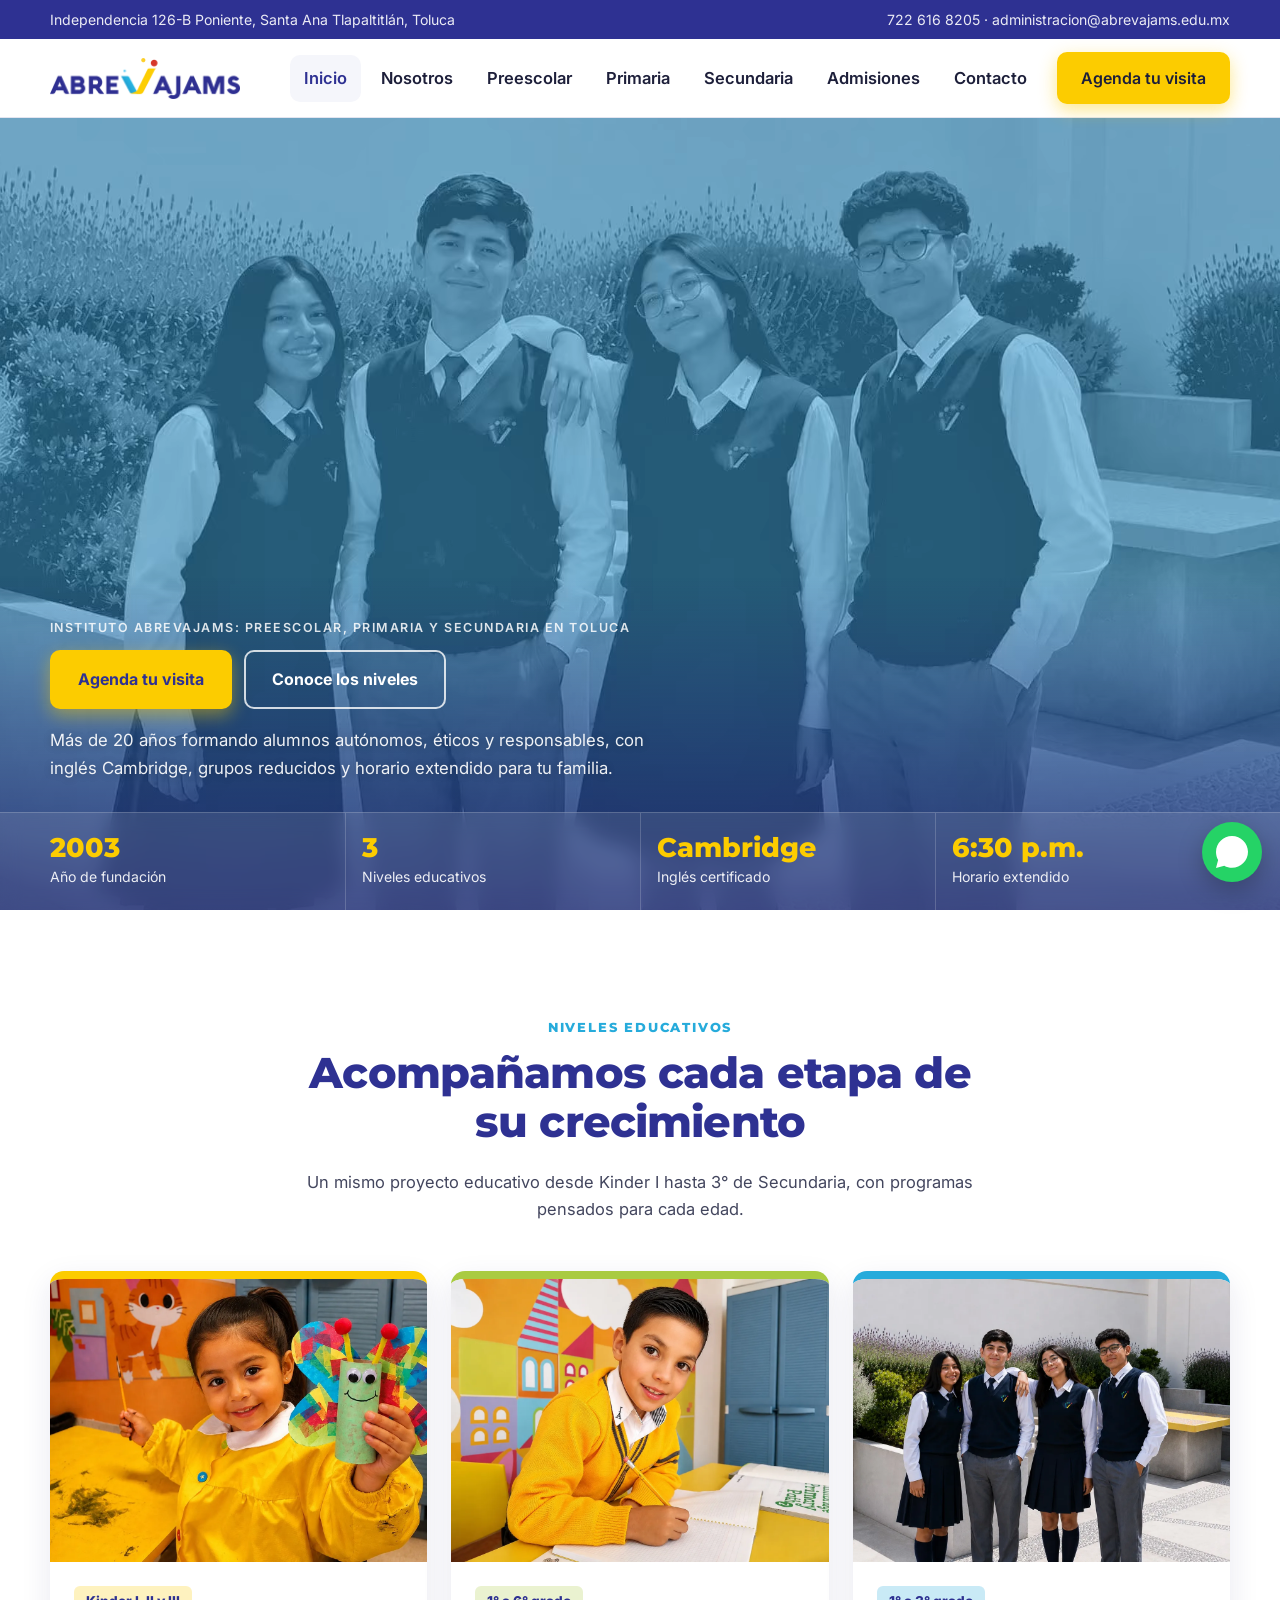
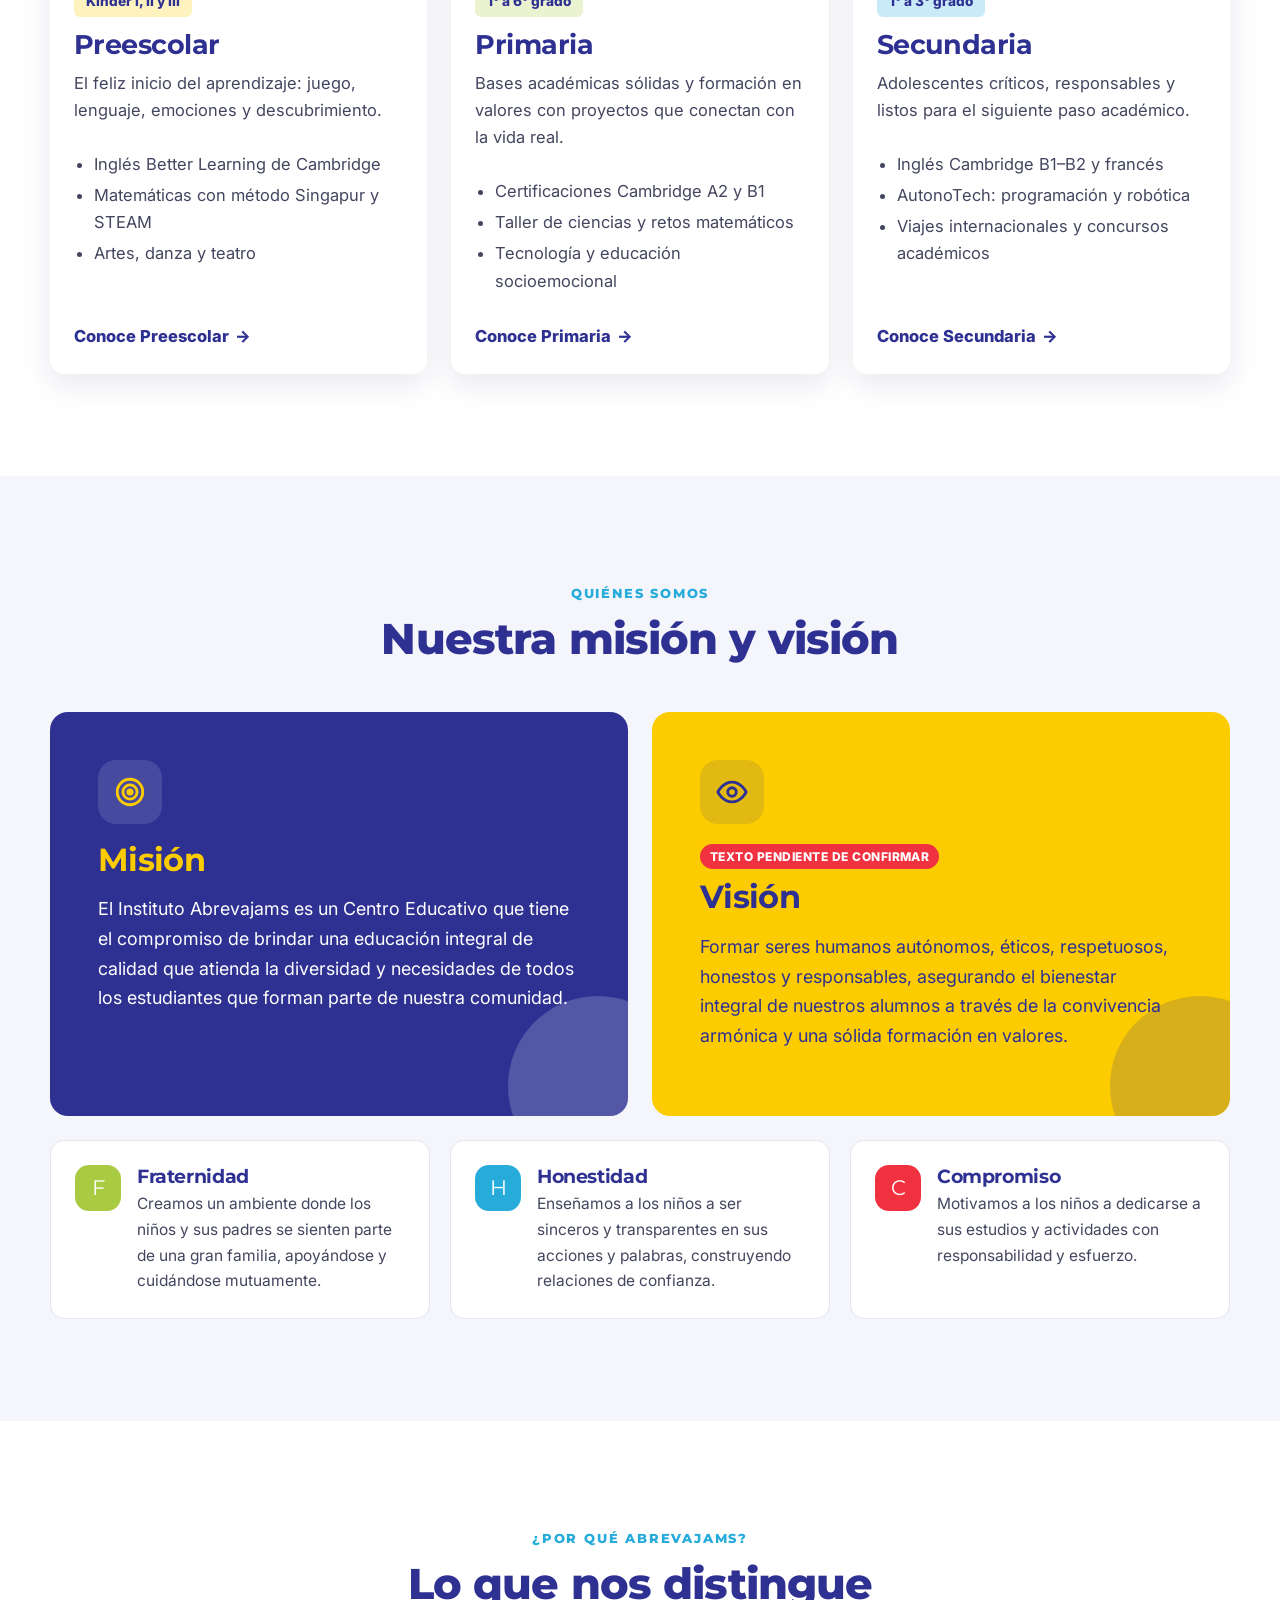
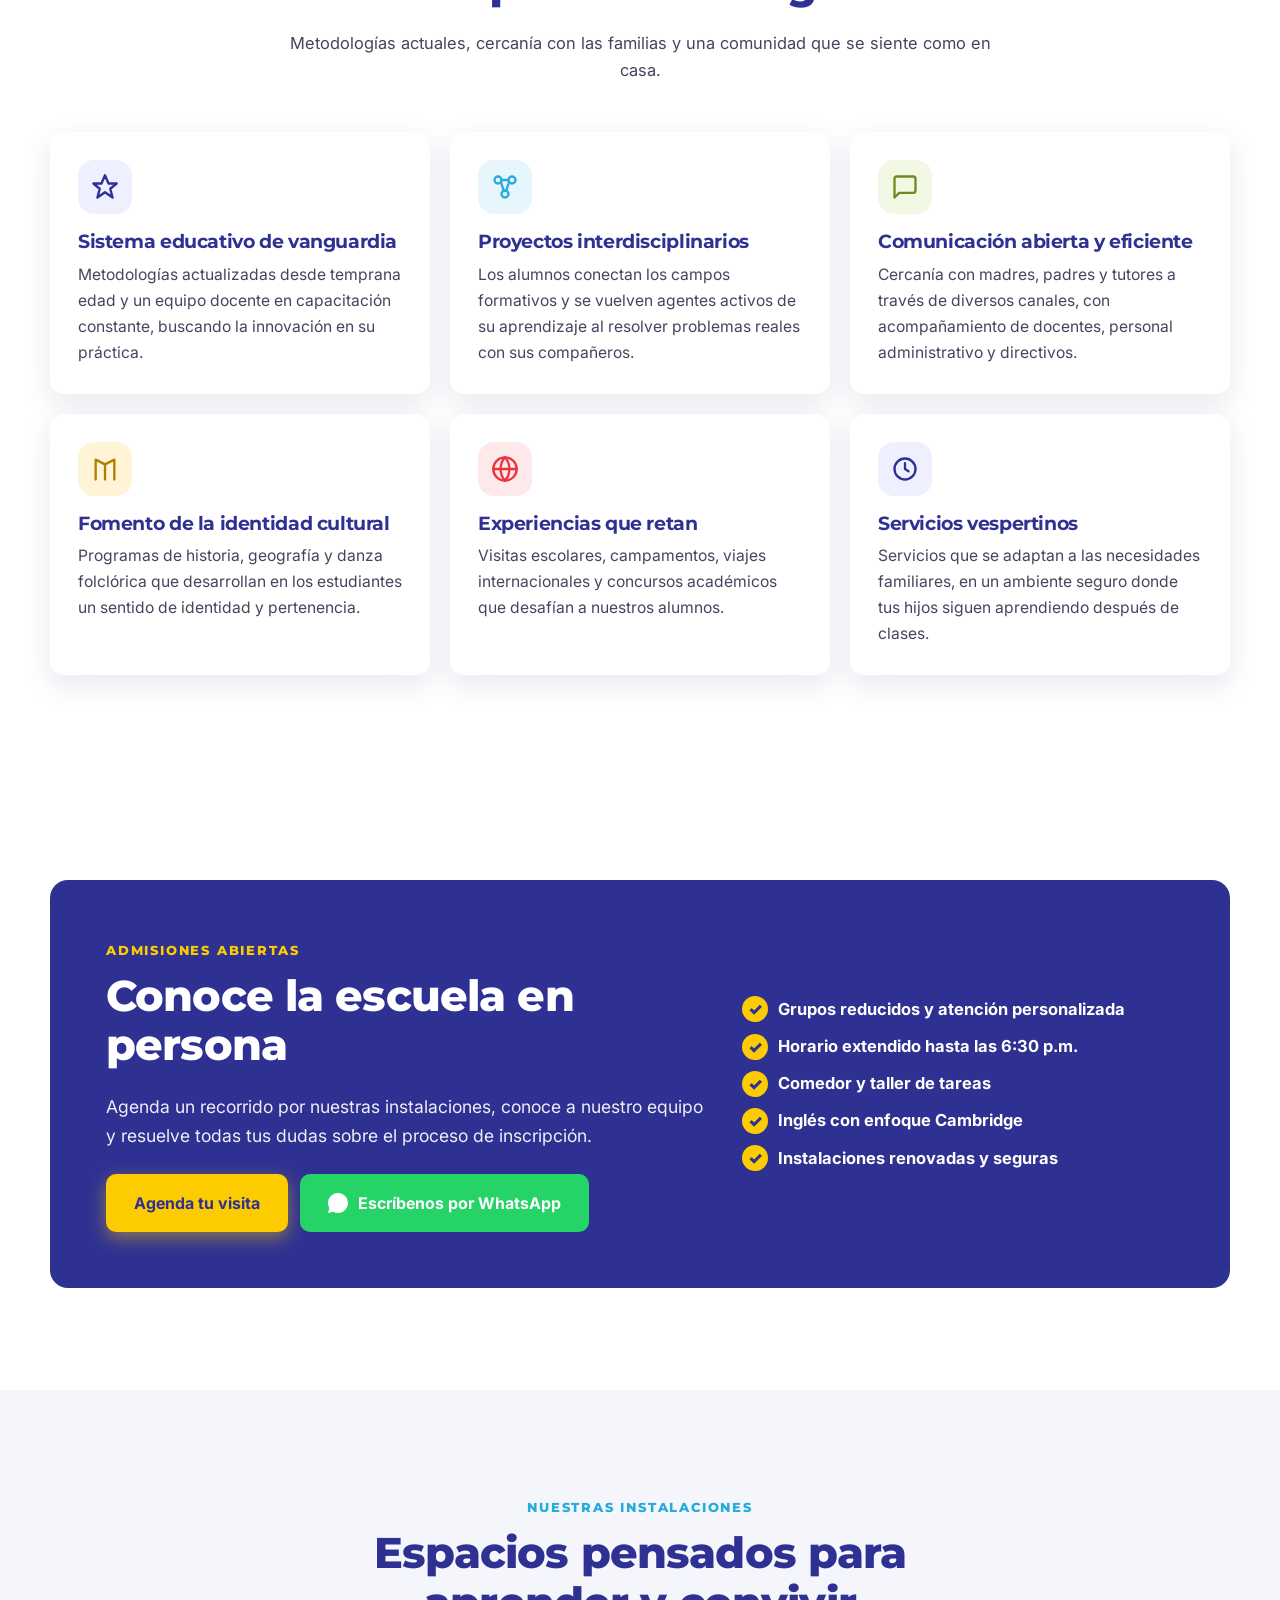
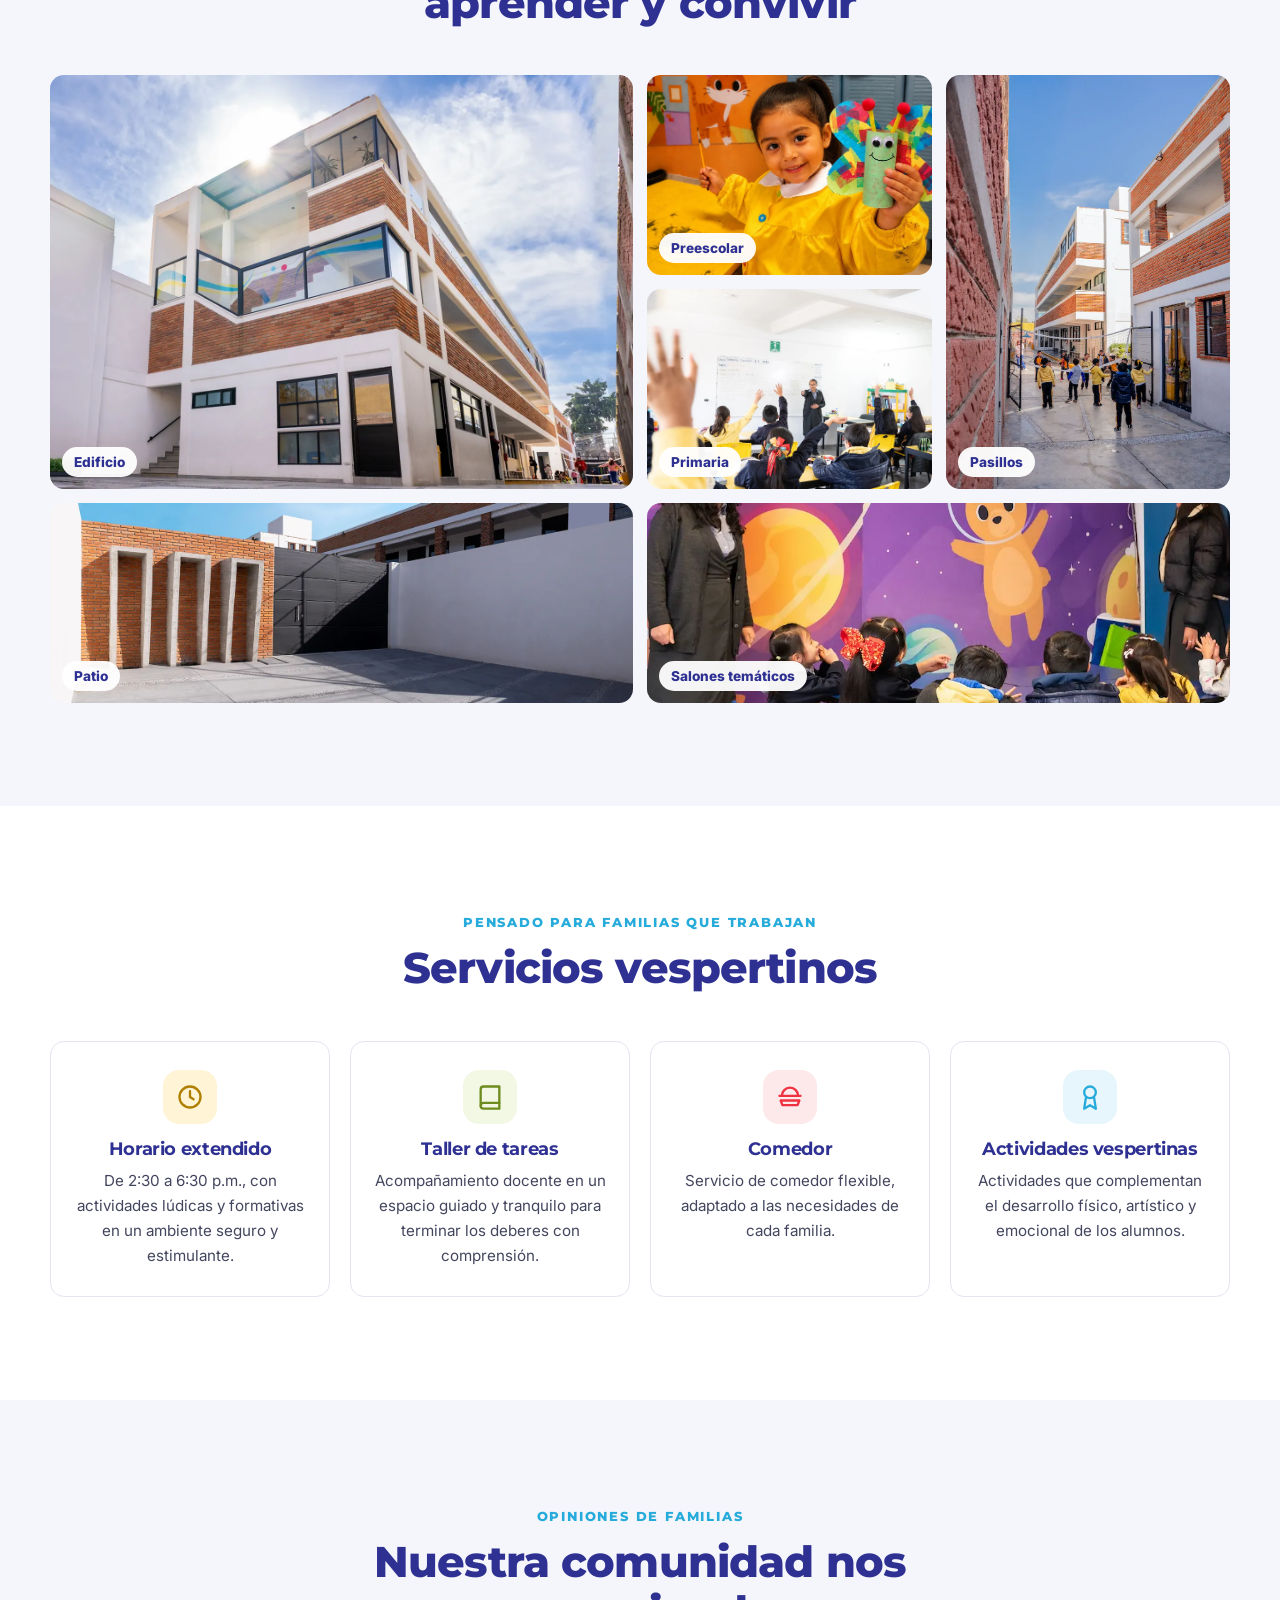
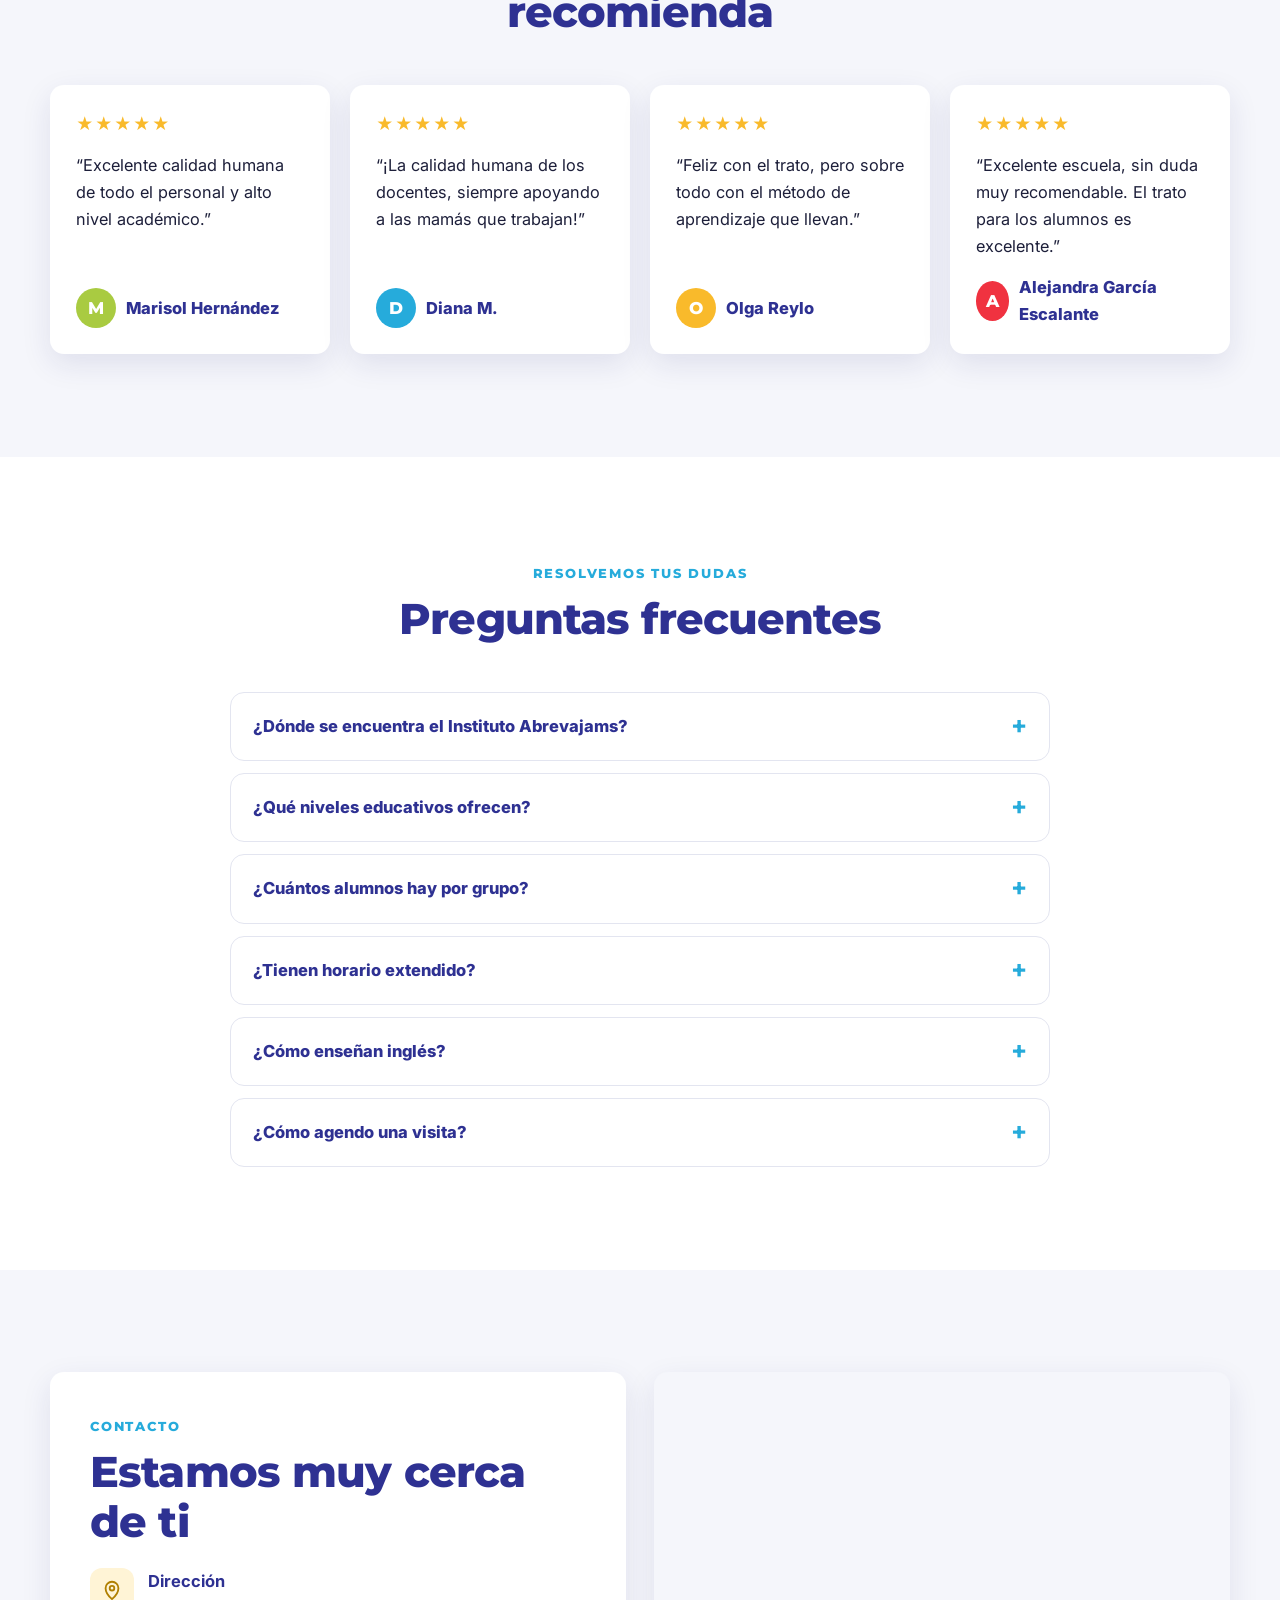
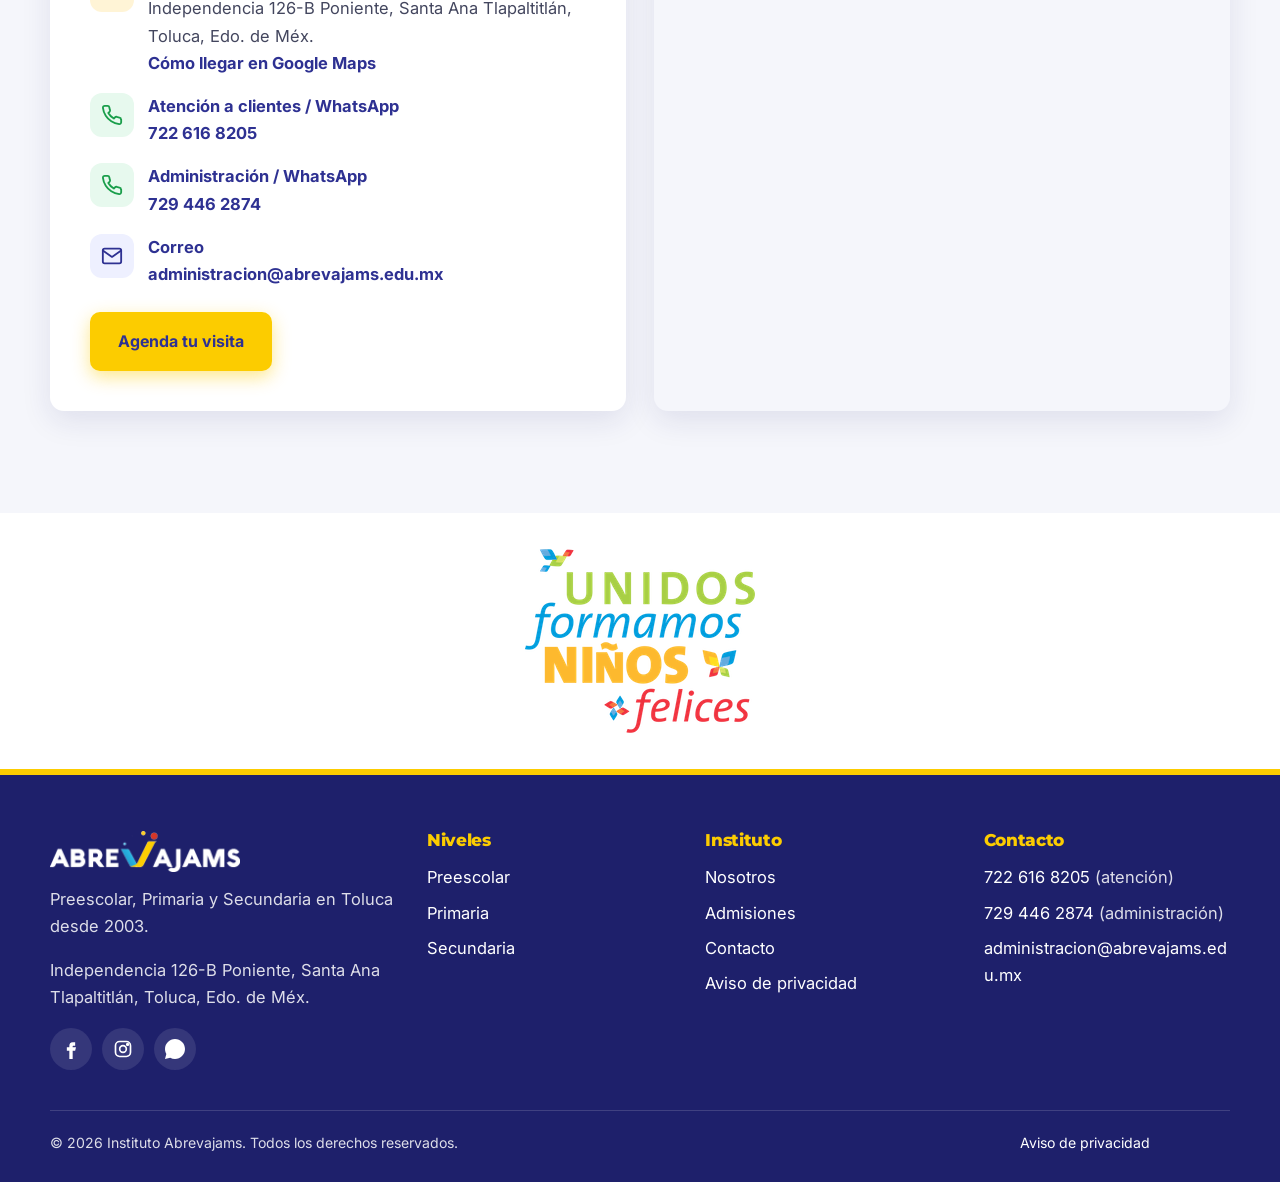
==== public/index.html @ b2053f85 "Primera version del sitio" ====
<!doctype html>
<html lang="es-MX">
<head>
  <meta charset="utf-8">
  <meta name="viewport" content="width=device-width, initial-scale=1">
  <title>Instituto Abrevajams | Preescolar, Primaria y Secundaria en Toluca</title>
  <meta name="description" content="Colegio en Santa Ana Tlapaltitlán, Toluca, con Preescolar, Primaria y Secundaria desde 2003. Inglés Cambridge, metodología STEAM, grupos reducidos y horario extendido hasta 6:30 p.m.">
  <link rel="canonical" href="https://www.abrevajams.edu.mx/">
  <meta name="theme-color" content="#2E3192">
  <meta property="og:type" content="website">
  <meta property="og:locale" content="es_MX">
  <meta property="og:site_name" content="Instituto Abrevajams">
  <meta property="og:title" content="Instituto Abrevajams | Preescolar, Primaria y Secundaria en Toluca">
  <meta property="og:description" content="Colegio en Santa Ana Tlapaltitlán, Toluca, con Preescolar, Primaria y Secundaria desde 2003. Inglés Cambridge, metodología STEAM, grupos reducidos y horario extendido hasta 6:30 p.m.">
  <meta property="og:url" content="https://www.abrevajams.edu.mx/">
  <meta property="og:image" content="https://www.abrevajams.edu.mx/img/edificio.webp">
  <meta name="twitter:card" content="summary_large_image">
  <link rel="icon" type="image/png" sizes="64x64" href="img/favicon.png">
  <link rel="apple-touch-icon" href="img/apple-touch-icon.png">
  <link rel="preconnect" href="https://fonts.googleapis.com">
  <link rel="preconnect" href="https://fonts.gstatic.com" crossorigin>
  <link href="https://fonts.googleapis.com/css2?family=Montserrat:wght@600;700;800&family=Inter:wght@400;500;600;700&display=swap" rel="stylesheet">
  <link rel="stylesheet" href="css/estilos.css?v=202610081006">
  <script type="application/ld+json">
{
  "@context": "https://schema.org",
  "@type": [
    "School",
    "EducationalOrganization"
  ],
  "@id": "https://www.abrevajams.edu.mx/#escuela",
  "name": "Instituto Abrevajams",
  "slogan": "Unidos formamos niños felices",
  "url": "https://www.abrevajams.edu.mx/",
  "logo": "https://www.abrevajams.edu.mx/img/logo-abrevajams.png",
  "image": "https://www.abrevajams.edu.mx/img/edificio.webp",
  "foundingDate": "2003",
  "description": "Colegio privado en Toluca, Estado de México, con Preescolar, Primaria y Secundaria. Educación integral con metodologías STEAM, basada en proyectos, en problemas y aprendizaje-servicio; inglés con enfoque Better Learning de Cambridge y certificación Cambridge; grupos reducidos; horario extendido hasta las 6:30 p.m., taller de tareas y comedor.",
  "email": "administracion@abrevajams.edu.mx",
  "telephone": "+52-722-616-8205",
  "address": {
    "@type": "PostalAddress",
    "streetAddress": "Independencia 126-B Poniente, Santa Ana Tlapaltitlán",
    "addressLocality": "Toluca",
    "addressRegion": "Estado de México",
    "addressCountry": "MX"
  },
  "contactPoint": [
    {
      "@type": "ContactPoint",
      "contactType": "admissions",
      "telephone": "+52-722-616-8205",
      "availableLanguage": [
        "es"
      ]
    },
    {
      "@type": "ContactPoint",
      "contactType": "billing",
      "telephone": "+52-729-446-2874",
      "availableLanguage": [
        "es"
      ]
    }
  ],
  "sameAs": [
    "https://www.facebook.com/abrevajams",
    "https://www.instagram.com/instituto_abrevajams/"
  ]
}
  </script>
  <script type="application/ld+json">
{
  "@context": "https://schema.org",
  "@type": "ItemList",
  "name": "Niveles educativos del Instituto Abrevajams",
  "itemListElement": [
    {
      "@type": "ListItem",
      "position": 1,
      "url": "https://www.abrevajams.edu.mx/preescolar/",
      "name": "Preescolar"
    },
    {
      "@type": "ListItem",
      "position": 2,
      "url": "https://www.abrevajams.edu.mx/primaria/",
      "name": "Primaria"
    },
    {
      "@type": "ListItem",
      "position": 3,
      "url": "https://www.abrevajams.edu.mx/secundaria/",
      "name": "Secundaria"
    }
  ]
}
  </script>
  <script type="application/ld+json">
{
  "@context": "https://schema.org",
  "@type": "FAQPage",
  "mainEntity": [
    {
      "@type": "Question",
      "name": "¿Dónde se encuentra el Instituto Abrevajams?",
      "acceptedAnswer": {
        "@type": "Answer",
        "text": "Estamos en Independencia 126-B Poniente, Santa Ana Tlapaltitlán, Toluca, Edo. de Méx."
      }
    },
    {
      "@type": "Question",
      "name": "¿Qué niveles educativos ofrecen?",
      "acceptedAnswer": {
        "@type": "Answer",
        "text": "Preescolar (Kinder I, II y III), Primaria (1° a 6°) y Secundaria (1° a 3°). Conoce cada uno en Preescolar, Primaria y Secundaria."
      }
    },
    {
      "@type": "Question",
      "name": "¿Cuántos alumnos hay por grupo?",
      "acceptedAnswer": {
        "@type": "Answer",
        "text": "Trabajamos con grupos reducidos: de 14 a 16 alumnos en Preescolar y Secundaria, y de 17 a 23 alumnos en Primaria."
      }
    },
    {
      "@type": "Question",
      "name": "¿Tienen horario extendido?",
      "acceptedAnswer": {
        "@type": "Answer",
        "text": "Sí. El horario extendido es de 2:30 a 6:30 p.m. e incluye taller de tareas y actividades vespertinas. También contamos con comedor."
      }
    },
    {
      "@type": "Question",
      "name": "¿Cómo enseñan inglés?",
      "acceptedAnswer": {
        "@type": "Answer",
        "text": "Con el enfoque Better Learning de Cambridge desde Preescolar. En Primaria preparamos certificaciones Cambridge A2 y B1, y en Secundaria B1–B2. En Secundaria también se estudia francés."
      }
    },
    {
      "@type": "Question",
      "name": "¿Cómo agendo una visita?",
      "acceptedAnswer": {
        "@type": "Answer",
        "text": "Llena el formulario de Admisiones o escríbenos por WhatsApp al 722 616 8205."
      }
    }
  ]
}
  </script>
</head>
<body>
  <a class="salto" href="#contenido">Saltar al contenido</a>

  <div class="barra-info">
    <div class="contenedor">
      <span class="ocultar-movil">Independencia 126-B Poniente, Santa Ana Tlapaltitlán, Toluca</span>
      <span><a href="tel:+527226168205">722 616 8205</a> · <a href="mailto:administracion@abrevajams.edu.mx">administracion@abrevajams.edu.mx</a></span>
    </div>
  </div>

  <header class="cabecera">
    <div class="contenedor">
      <a class="logo" href="./" aria-label="Instituto Abrevajams, inicio">
        <img src="img/logo-abrevajams.png" alt="Instituto Abrevajams" width="776" height="168">
      </a>
      <button class="boton-menu" aria-expanded="false" aria-controls="menu" aria-label="Abrir menú">
        <svg viewBox="0 0 24 24" fill="none" stroke="currentColor" stroke-width="2.4" stroke-linecap="round" aria-hidden="true"><path d="M4 7h16M4 12h16M4 17h16"/></svg>
      </button>
      <nav aria-label="Principal">
        <ul class="menu" id="menu">
          <li><a href="./" class="activo" aria-current="page">Inicio</a></li>
          <li><a href="nosotros/">Nosotros</a></li>
          <li><a href="preescolar/">Preescolar</a></li>
          <li><a href="primaria/">Primaria</a></li>
          <li><a href="secundaria/">Secundaria</a></li>
          <li><a href="admisiones/">Admisiones</a></li>
          <li><a href="contacto/">Contacto</a></li>
          <li><a class="btn btn--primario" href="admisiones/#agenda">Agenda tu visita</a></li>
        </ul>
      </nav>
    </div>
  </header>

  <main id="contenido">
    <section class="hero2">
      <video class="hero2__video" autoplay muted loop playsinline poster="video/hero-poster.jpg" aria-hidden="true">
        <source src="video/hero-movil.mp4" type="video/mp4" media="(max-width: 760px)">
        <source src="video/hero.webm" type="video/webm">
        <source src="video/hero.mp4" type="video/mp4">
      </video>
      <div class="hero2__capa"></div>
      <div class="contenedor hero2__contenido">
        <h1 class="hero2__titulo">Instituto Abrevajams: Preescolar, Primaria y Secundaria en Toluca</h1>
        <div class="hero2__botones">
          <a class="btn btn--primario" href="admisiones/#agenda">Agenda tu visita</a>
          <a class="btn btn--contorno" href="#niveles">Conoce los niveles</a>
        </div>
        <p>Más de 20 años formando alumnos autónomos, éticos y responsables, con inglés Cambridge, grupos reducidos y horario extendido para tu familia.</p>
      </div>
      <div class="hero2__datos">
        <div class="contenedor">
          <div class="dato2"><strong>2003</strong><span>Año de fundación</span></div>
          <div class="dato2"><strong>3</strong><span>Niveles educativos</span></div>
          <div class="dato2"><strong>Cambridge</strong><span>Inglés certificado</span></div>
          <div class="dato2"><strong>6:30 p.m.</strong><span>Horario extendido</span></div>
        </div>
      </div>
    </section>

    <section class="seccion" id="niveles">
      <div class="contenedor">
        <div class="encabezado-seccion">
          <span class="etiqueta">Niveles educativos</span>
          <h2>Acompañamos cada etapa de su crecimiento</h2>
          <p>Un mismo proyecto educativo desde Kinder I hasta 3° de Secundaria, con programas pensados para cada edad.</p>
        </div>
        <div class="niveles">
          <article class="nivel nivel--pre">
            <img src="img/nivel-preescolar.webp" alt="Alumna de preescolar mostrando su manualidad" loading="lazy" width="1200" height="900">
            <div class="nivel__cuerpo">
              <span class="nivel__edad">Kinder I, II y III</span>
              <h3>Preescolar</h3>
              <p>El feliz inicio del aprendizaje: juego, lenguaje, emociones y descubrimiento.</p>
              <ul><li>Inglés Better Learning de Cambridge</li><li>Matemáticas con método Singapur y STEAM</li><li>Artes, danza y teatro</li></ul>
              <a class="enlace" href="preescolar/">Conoce Preescolar</a>
            </div>
          </article>
          <article class="nivel nivel--pri">
            <img src="img/nivel-primaria.webp" alt="Alumno de primaria escribiendo en su salón" loading="lazy" width="1200" height="900">
            <div class="nivel__cuerpo">
              <span class="nivel__edad">1° a 6° grado</span>
              <h3>Primaria</h3>
              <p>Bases académicas sólidas y formación en valores con proyectos que conectan con la vida real.</p>
              <ul><li>Certificaciones Cambridge A2 y B1</li><li>Taller de ciencias y retos matemáticos</li><li>Tecnología y educación socioemocional</li></ul>
              <a class="enlace" href="primaria/">Conoce Primaria</a>
            </div>
          </article>
          <article class="nivel nivel--sec">
            <img src="img/nivel-secundaria.webp" alt="Alumnos de secundaria con uniforme en el patio" loading="lazy" width="1200" height="900">
            <div class="nivel__cuerpo">
              <span class="nivel__edad">1° a 3° grado</span>
              <h3>Secundaria</h3>
              <p>Adolescentes críticos, responsables y listos para el siguiente paso académico.</p>
              <ul><li>Inglés Cambridge B1–B2 y francés</li><li>AutonoTech: programación y robótica</li><li>Viajes internacionales y concursos académicos</li></ul>
              <a class="enlace" href="secundaria/">Conoce Secundaria</a>
            </div>
          </article>
        </div>
      </div>
    </section>

    <section class="seccion seccion--suave" id="mision">
      <div class="contenedor">
        <div class="encabezado-seccion">
          <span class="etiqueta">Quiénes somos</span>
          <h2>Nuestra misión y visión</h2>
        </div>
        <div class="mv">
          <article class="mv__tarjeta mv__tarjeta--mision">
            <div class="mv__icono" style="color:var(--amarillo)"><svg viewBox="0 0 24 24" fill="none" stroke="currentColor" stroke-width="2" stroke-linecap="round" stroke-linejoin="round" aria-hidden="true"><circle cx="12" cy="12" r="9"/><circle cx="12" cy="12" r="5"/><circle cx="12" cy="12" r="1.5" fill="currentColor"/></svg></div>
            <h3>Misión</h3>
            <p>El Instituto Abrevajams es un Centro Educativo que tiene el compromiso de brindar una educación integral de calidad que atienda la diversidad y necesidades de todos los estudiantes que forman parte de nuestra comunidad.</p>
          </article>
          <article class="mv__tarjeta mv__tarjeta--vision">
            <div class="mv__icono" style="color:var(--marino)"><svg viewBox="0 0 24 24" fill="none" stroke="currentColor" stroke-width="2" stroke-linecap="round" stroke-linejoin="round" aria-hidden="true"><path d="M2 12s3.5-7 10-7 10 7 10 7-3.5 7-10 7S2 12 2 12z"/><circle cx="12" cy="12" r="3"/></svg></div>
            <span class="pendiente">TEXTO PENDIENTE DE CONFIRMAR</span>
            <h3>Visión</h3>
            <p>Formar seres humanos autónomos, éticos, respetuosos, honestos y responsables, asegurando el bienestar integral de nuestros alumnos a través de la convivencia armónica y una sólida formación en valores.</p>
          </article>
        </div>
        <div class="valores">
          <div class="valor">
            <span class="valor__punto" style="background:var(--verde)">F</span>
            <div><h3 style="font-size:1.2rem;margin-bottom:4px">Fraternidad</h3><p>Creamos un ambiente donde los niños y sus padres se sienten parte de una gran familia, apoyándose y cuidándose mutuamente.</p></div>
          </div>
          <div class="valor">
            <span class="valor__punto" style="background:var(--cielo)">H</span>
            <div><h3 style="font-size:1.2rem;margin-bottom:4px">Honestidad</h3><p>Enseñamos a los niños a ser sinceros y transparentes en sus acciones y palabras, construyendo relaciones de confianza.</p></div>
          </div>
          <div class="valor">
            <span class="valor__punto" style="background:var(--coral)">C</span>
            <div><h3 style="font-size:1.2rem;margin-bottom:4px">Compromiso</h3><p>Motivamos a los niños a dedicarse a sus estudios y actividades con responsabilidad y esfuerzo.</p></div>
          </div>
        </div>
      </div>
    </section>

    <section class="seccion" id="distingue">
      <div class="contenedor">
        <div class="encabezado-seccion">
          <span class="etiqueta">¿Por qué Abrevajams?</span>
          <h2>Lo que nos distingue</h2>
          <p>Metodologías actuales, cercanía con las familias y una comunidad que se siente como en casa.</p>
        </div>
        <div class="distingue">
          <article class="rasgo">
            <div class="rasgo__icono" style="background:#EEF0FF;color:var(--marino)"><svg viewBox="0 0 24 24" fill="none" stroke="currentColor" stroke-width="2" stroke-linecap="round" stroke-linejoin="round" aria-hidden="true"><path d="M12 2l3 7h7l-5.5 4.5L18.5 21 12 16.5 5.5 21l2-7.5L2 9h7z"/></svg></div>
            <h3>Sistema educativo de vanguardia</h3>
            <p>Metodologías actualizadas desde temprana edad y un equipo docente en capacitación constante, buscando la innovación en su práctica.</p>
          </article>
          <article class="rasgo">
            <div class="rasgo__icono" style="background:#E6F6FC;color:var(--cielo)"><svg viewBox="0 0 24 24" fill="none" stroke="currentColor" stroke-width="2" stroke-linecap="round" stroke-linejoin="round" aria-hidden="true"><circle cx="6" cy="6" r="3"/><circle cx="18" cy="6" r="3"/><circle cx="12" cy="18" r="3"/><path d="M8.5 7.5l2.5 8M15.5 7.5l-2.5 8M9 6h6"/></svg></div>
            <h3>Proyectos interdisciplinarios</h3>
            <p>Los alumnos conectan los campos formativos y se vuelven agentes activos de su aprendizaje al resolver problemas reales con sus compañeros.</p>
          </article>
          <article class="rasgo">
            <div class="rasgo__icono" style="background:#F2F8E3;color:#6E8B1E"><svg viewBox="0 0 24 24" fill="none" stroke="currentColor" stroke-width="2" stroke-linecap="round" stroke-linejoin="round" aria-hidden="true"><path d="M21 15a2 2 0 0 1-2 2H7l-4 4V5a2 2 0 0 1 2-2h14a2 2 0 0 1 2 2z"/></svg></div>
            <h3>Comunicación abierta y eficiente</h3>
            <p>Cercanía con madres, padres y tutores a través de diversos canales, con acompañamiento de docentes, personal administrativo y directivos.</p>
          </article>
          <article class="rasgo">
            <div class="rasgo__icono" style="background:#FFF4D6;color:#B07F00"><svg viewBox="0 0 24 24" fill="none" stroke="currentColor" stroke-width="2" stroke-linecap="round" stroke-linejoin="round" aria-hidden="true"><path d="M4 21V4l8 4 8-4v17"/><path d="M12 8v13"/></svg></div>
            <h3>Fomento de la identidad cultural</h3>
            <p>Programas de historia, geografía y danza folclórica que desarrollan en los estudiantes un sentido de identidad y pertenencia.</p>
          </article>
          <article class="rasgo">
            <div class="rasgo__icono" style="background:#FDE8EA;color:var(--coral)"><svg viewBox="0 0 24 24" fill="none" stroke="currentColor" stroke-width="2" stroke-linecap="round" stroke-linejoin="round" aria-hidden="true"><circle cx="12" cy="12" r="10"/><path d="M2 12h20M12 2a15 15 0 0 1 0 20M12 2a15 15 0 0 0 0 20"/></svg></div>
            <h3>Experiencias que retan</h3>
            <p>Visitas escolares, campamentos, viajes internacionales y concursos académicos que desafían a nuestros alumnos.</p>
          </article>
          <article class="rasgo">
            <div class="rasgo__icono" style="background:#EEF0FF;color:var(--marino)"><svg viewBox="0 0 24 24" fill="none" stroke="currentColor" stroke-width="2" stroke-linecap="round" stroke-linejoin="round" aria-hidden="true"><circle cx="12" cy="12" r="9"/><path d="M12 7v5l3 2"/></svg></div>
            <h3>Servicios vespertinos</h3>
            <p>Servicios que se adaptan a las necesidades familiares, en un ambiente seguro donde tus hijos siguen aprendiendo después de clases.</p>
          </article>
        </div>
      </div>
    </section>

    <section class="seccion">
      <div class="contenedor">
        <div class="franja">
          <div>
            <span class="etiqueta" style="color:var(--amarillo)">Admisiones abiertas</span>
            <h2>Conoce la escuela en persona</h2>
            <p>Agenda un recorrido por nuestras instalaciones, conoce a nuestro equipo y resuelve todas tus dudas sobre el proceso de inscripción.</p>
            <div class="franja__botones">
              <a class="btn btn--primario" href="admisiones/#agenda">Agenda tu visita</a>
              <a class="btn btn--whatsapp" href="https://wa.me/527226168205?text=Hola%2C%20me%20interesa%20informaci%C3%B3n%20de%20admisiones%20del%20Instituto%20Abrevajams" target="_blank" rel="noopener"><svg viewBox="0 0 24 24" fill="currentColor" aria-hidden="true"><path d="M12 0C5.4 0 0 5.4 0 12c0 2.1.6 4.2 1.6 6L0 24l6.2-1.6c1.8 1 3.8 1.5 5.8 1.5 6.6 0 12-5.4 12-12S18.6 0 12 0zm5.5 14.4c-.3-.1-1.7-.8-2-.9-.3-.1-.5-.1-.7.1-.2.3-.8.9-.9 1.1-.2.2-.3.2-.6.1-.3-.1-1.2-.5-2.3-1.4-.9-.8-1.4-1.7-1.6-2-.2-.3 0-.5.1-.6l.4-.5.3-.5c.1-.2 0-.4 0-.5l-.9-2.2c-.2-.6-.5-.5-.7-.5h-.6c-.2 0-.5.1-.8.4-.3.3-1 1-1 2.5s1.1 2.9 1.2 3.1c.1.2 2.1 3.2 5.1 4.5 2.5 1 3 .8 3.6.7.6-.1 1.7-.7 2-1.4.2-.7.2-1.2.2-1.4-.1-.1-.3-.2-.6-.3z"/></svg> Escríbenos por WhatsApp</a>
            </div>
          </div>
          <ul>
            <li>Grupos reducidos y atención personalizada</li>
            <li>Horario extendido hasta las 6:30 p.m.</li>
            <li>Comedor y taller de tareas</li>
            <li>Inglés con enfoque Cambridge</li>
            <li>Instalaciones renovadas y seguras</li>
          </ul>
        </div>
      </div>
    </section>

    <section class="seccion seccion--suave" id="espacios">
      <div class="contenedor">
        <div class="encabezado-seccion">
          <span class="etiqueta">Nuestras instalaciones</span>
          <h2>Espacios pensados para aprender y convivir</h2>
        </div>
        <div class="galeria">
          <figure class="g-ancha g-alta"><img src="img/edificio.webp" alt="Edificio principal del Instituto Abrevajams" loading="lazy"><figcaption>Edificio</figcaption></figure>
          <figure><img src="img/nivel-preescolar.webp" alt="Alumna de preescolar mostrando su manualidad" loading="lazy"><figcaption>Preescolar</figcaption></figure>
          <figure class="g-alta"><img src="img/pasillo.webp" alt="Alumnos caminando por el pasillo de la escuela" loading="lazy"><figcaption>Pasillos</figcaption></figure>
          <figure><img src="img/primaria-participacion.webp" alt="Alumnos de primaria levantando la mano en clase" loading="lazy"><figcaption>Primaria</figcaption></figure>
          <figure class="g-ancha"><img src="img/patio.webp" alt="Patio de la escuela" loading="lazy"><figcaption>Patio</figcaption></figure>
          <figure class="g-ancha"><img src="img/preescolar-salon-morado.webp" alt="Salón temático de preescolar" loading="lazy"><figcaption>Salones temáticos</figcaption></figure>
        </div>
      </div>
    </section>

    <section class="seccion" id="servicios">
      <div class="contenedor">
        <div class="encabezado-seccion">
          <span class="etiqueta">Pensado para familias que trabajan</span>
          <h2>Servicios vespertinos</h2>
        </div>
        <div class="servicios">
          <div class="servicio">
            <div class="rasgo__icono" style="background:#FFF4D6;color:#B07F00"><svg viewBox="0 0 24 24" fill="none" stroke="currentColor" stroke-width="2" stroke-linecap="round" stroke-linejoin="round" aria-hidden="true"><circle cx="12" cy="12" r="9"/><path d="M12 7v5l3 2"/></svg></div>
            <h3>Horario extendido</h3><p>De 2:30 a 6:30 p.m., con actividades lúdicas y formativas en un ambiente seguro y estimulante.</p>
          </div>
          <div class="servicio">
            <div class="rasgo__icono" style="background:#F2F8E3;color:#6E8B1E"><svg viewBox="0 0 24 24" fill="none" stroke="currentColor" stroke-width="2" stroke-linecap="round" stroke-linejoin="round" aria-hidden="true"><path d="M4 19.5A2.5 2.5 0 0 1 6.5 17H20V3H6.5A2.5 2.5 0 0 0 4 5.5z"/><path d="M4 19.5A2.5 2.5 0 0 0 6.5 22H20v-5"/></svg></div>
            <h3>Taller de tareas</h3><p>Acompañamiento docente en un espacio guiado y tranquilo para terminar los deberes con comprensión.</p>
          </div>
          <div class="servicio">
            <div class="rasgo__icono" style="background:#FDE8EA;color:var(--coral)"><svg viewBox="0 0 24 24" fill="none" stroke="currentColor" stroke-width="2" stroke-linecap="round" stroke-linejoin="round" aria-hidden="true"><path d="M3 11h18M5 11a7 7 0 0 1 14 0M4 15h16l-1.5 4h-13z"/></svg></div>
            <h3>Comedor</h3><p>Servicio de comedor flexible, adaptado a las necesidades de cada familia.</p>
          </div>
          <div class="servicio">
            <div class="rasgo__icono" style="background:#E6F6FC;color:var(--cielo)"><svg viewBox="0 0 24 24" fill="none" stroke="currentColor" stroke-width="2" stroke-linecap="round" stroke-linejoin="round" aria-hidden="true"><circle cx="12" cy="8" r="5"/><path d="M8.5 12.5 7 22l5-3 5 3-1.5-9.5"/></svg></div>
            <h3>Actividades vespertinas</h3><p>Actividades que complementan el desarrollo físico, artístico y emocional de los alumnos.</p>
          </div>
        </div>
      </div>
    </section>

    <section class="seccion seccion--suave" id="testimonios">
      <div class="contenedor">
        <div class="encabezado-seccion">
          <span class="etiqueta">Opiniones de familias</span>
          <h2>Nuestra comunidad nos recomienda</h2>
        </div>
        <div class="testimonios">
          <figure class="testimonio">
            <span class="estrellas" aria-label="5 de 5 estrellas">★★★★★</span>
            <blockquote>“Excelente calidad humana de todo el personal y alto nivel académico.”</blockquote>
            <figcaption><span class="avatar" style="background:var(--verde)">M</span>Marisol Hernández</figcaption>
          </figure>
          <figure class="testimonio">
            <span class="estrellas" aria-label="5 de 5 estrellas">★★★★★</span>
            <blockquote>“¡La calidad humana de los docentes, siempre apoyando a las mamás que trabajan!”</blockquote>
            <figcaption><span class="avatar" style="background:var(--cielo)">D</span>Diana M.</figcaption>
          </figure>
          <figure class="testimonio">
            <span class="estrellas" aria-label="5 de 5 estrellas">★★★★★</span>
            <blockquote>“Feliz con el trato, pero sobre todo con el método de aprendizaje que llevan.”</blockquote>
            <figcaption><span class="avatar" style="background:var(--ambar)">O</span>Olga Reylo</figcaption>
          </figure>
          <figure class="testimonio">
            <span class="estrellas" aria-label="5 de 5 estrellas">★★★★★</span>
            <blockquote>“Excelente escuela, sin duda muy recomendable. El trato para los alumnos es excelente.”</blockquote>
            <figcaption><span class="avatar" style="background:var(--coral)">A</span>Alejandra García Escalante</figcaption>
          </figure>
        </div>
      </div>
    </section>

    <section class="seccion" id="preguntas">
      <div class="contenedor">
        <div class="encabezado-seccion">
          <span class="etiqueta">Resolvemos tus dudas</span>
          <h2>Preguntas frecuentes</h2>
        </div>
        <div class="faq">
          <details>
            <summary>¿Dónde se encuentra el Instituto Abrevajams?</summary>
            <p>Estamos en Independencia 126-B Poniente, Santa Ana Tlapaltitlán, Toluca, Edo. de Méx.</p>
          </details>
          <details>
            <summary>¿Qué niveles educativos ofrecen?</summary>
            <p>Preescolar (Kinder I, II y III), Primaria (1° a 6°) y Secundaria (1° a 3°). Conoce cada uno en <a href="preescolar/">Preescolar</a>, <a href="primaria/">Primaria</a> y <a href="secundaria/">Secundaria</a>.</p>
          </details>
          <details>
            <summary>¿Cuántos alumnos hay por grupo?</summary>
            <p>Trabajamos con grupos reducidos: de 14 a 16 alumnos en Preescolar y Secundaria, y de 17 a 23 alumnos en Primaria.</p>
          </details>
          <details>
            <summary>¿Tienen horario extendido?</summary>
            <p>Sí. El horario extendido es de 2:30 a 6:30 p.m. e incluye taller de tareas y actividades vespertinas. También contamos con comedor.</p>
          </details>
          <details>
            <summary>¿Cómo enseñan inglés?</summary>
            <p>Con el enfoque Better Learning de Cambridge desde Preescolar. En Primaria preparamos certificaciones Cambridge A2 y B1, y en Secundaria B1–B2. En Secundaria también se estudia francés.</p>
          </details>
          <details>
            <summary>¿Cómo agendo una visita?</summary>
            <p>Llena el formulario de <a href="admisiones/#agenda">Admisiones</a> o escríbenos por WhatsApp al <a href="https://wa.me/527226168205">722 616 8205</a>.</p>
          </details>
        </div>
      </div>
    </section>

    <section class="seccion seccion--suave" id="contacto">
      <div class="contenedor">
        <div class="contacto">
          <div class="contacto__datos">
            <span class="etiqueta">Contacto</span>
            <h2>Estamos muy cerca de ti</h2>
            <ul class="contacto__lista">
              <li><div class="rasgo__icono" style="background:#FFF4D6;color:#B07F00"><svg viewBox="0 0 24 24" fill="none" stroke="currentColor" stroke-width="2" stroke-linecap="round" stroke-linejoin="round" aria-hidden="true"><path d="M12 22s7-6.2 7-12a7 7 0 1 0-14 0c0 5.8 7 12 7 12z"/><circle cx="12" cy="10" r="2.5"/></svg></div><div><strong>Dirección</strong>Independencia 126-B Poniente, Santa Ana Tlapaltitlán, Toluca, Edo. de Méx.<br><a href="https://www.google.com/maps/search/?api=1&query=Instituto+Abrevajams+Independencia+126-B+Poniente+Santa+Ana+Tlapaltitl%C3%A1n+Toluca" target="_blank" rel="noopener">Cómo llegar en Google Maps</a></div></li>
              <li><div class="rasgo__icono" style="background:#E7F9EE;color:#1A9E4B"><svg viewBox="0 0 24 24" fill="none" stroke="currentColor" stroke-width="2" stroke-linecap="round" stroke-linejoin="round" aria-hidden="true"><path d="M22 16.9v3a2 2 0 0 1-2.2 2 19.8 19.8 0 0 1-8.6-3.1 19.5 19.5 0 0 1-6-6A19.8 19.8 0 0 1 2.1 4.2 2 2 0 0 1 4.1 2h3a2 2 0 0 1 2 1.7c.1.9.4 1.8.7 2.7a2 2 0 0 1-.5 2.1L8 9.8a16 16 0 0 0 6 6l1.3-1.3a2 2 0 0 1 2.1-.4c.9.3 1.8.6 2.7.7a2 2 0 0 1 1.7 2z"/></svg></div><div><strong>Atención a clientes / WhatsApp</strong><a href="tel:+527226168205">722 616 8205</a></div></li>
              <li><div class="rasgo__icono" style="background:#E7F9EE;color:#1A9E4B"><svg viewBox="0 0 24 24" fill="none" stroke="currentColor" stroke-width="2" stroke-linecap="round" stroke-linejoin="round" aria-hidden="true"><path d="M22 16.9v3a2 2 0 0 1-2.2 2 19.8 19.8 0 0 1-8.6-3.1 19.5 19.5 0 0 1-6-6A19.8 19.8 0 0 1 2.1 4.2 2 2 0 0 1 4.1 2h3a2 2 0 0 1 2 1.7c.1.9.4 1.8.7 2.7a2 2 0 0 1-.5 2.1L8 9.8a16 16 0 0 0 6 6l1.3-1.3a2 2 0 0 1 2.1-.4c.9.3 1.8.6 2.7.7a2 2 0 0 1 1.7 2z"/></svg></div><div><strong>Administración / WhatsApp</strong><a href="tel:+527294462874">729 446 2874</a></div></li>
              <li><div class="rasgo__icono" style="background:#EEF0FF;color:var(--marino)"><svg viewBox="0 0 24 24" fill="none" stroke="currentColor" stroke-width="2" stroke-linecap="round" stroke-linejoin="round" aria-hidden="true"><rect x="2" y="4" width="20" height="16" rx="2"/><path d="m22 6-10 7L2 6"/></svg></div><div><strong>Correo</strong><a href="mailto:administracion@abrevajams.edu.mx">administracion@abrevajams.edu.mx</a></div></li>
            </ul>
            <a class="btn btn--primario" href="admisiones/#agenda">Agenda tu visita</a>
          </div>
          <div class="mapa">
            <iframe title="Mapa de ubicación del Instituto Abrevajams" loading="lazy" referrerpolicy="no-referrer-when-downgrade" src="https://www.google.com/maps?q=Instituto+Abrevajams,+Independencia+126-B+Poniente,+Santa+Ana+Tlapaltitl%C3%A1n,+Toluca&output=embed"></iframe>
          </div>
        </div>
      </div>
    </section>

  </main>

  <footer class="pie">
    <div class="pie__franja-eslogan">
      <img src="img/slogan.png" alt="Unidos formamos niños felices" loading="lazy" width="230" height="184">
    </div>
    <div class="contenedor">
      <div class="pie__rejilla">
        <div>
          <img class="pie__logo" src="img/logo-abrevajams-blanco.png" alt="Instituto Abrevajams" loading="lazy" width="776" height="168">
          <p>Preescolar, Primaria y Secundaria en Toluca desde 2003.</p>
          <p>Independencia 126-B Poniente, Santa Ana Tlapaltitlán, Toluca, Edo. de Méx.</p>
          <div class="redes">
            <a href="https://www.facebook.com/abrevajams" target="_blank" rel="noopener" aria-label="Facebook"><svg viewBox="0 0 24 24" fill="currentColor" aria-hidden="true"><path d="M14 8h3V4h-3c-2.8 0-4 1.8-4 4.3V10H7v4h3v10h4V14h3l1-4h-4V8.6c0-.4.2-.6.6-.6z"/></svg></a>
            <a href="https://www.instagram.com/instituto_abrevajams/" target="_blank" rel="noopener" aria-label="Instagram"><svg viewBox="0 0 24 24" fill="none" stroke="currentColor" stroke-width="2" aria-hidden="true"><rect x="3" y="3" width="18" height="18" rx="5"/><circle cx="12" cy="12" r="4"/><circle cx="17.5" cy="6.5" r="1" fill="currentColor"/></svg></a>
            <a href="https://wa.me/527226168205" target="_blank" rel="noopener" aria-label="WhatsApp"><svg viewBox="0 0 24 24" fill="currentColor" aria-hidden="true"><path d="M12 0C5.4 0 0 5.4 0 12c0 2.1.6 4.2 1.6 6L0 24l6.2-1.6c1.8 1 3.8 1.5 5.8 1.5 6.6 0 12-5.4 12-12S18.6 0 12 0zm5.5 14.4c-.3-.1-1.7-.8-2-.9-.3-.1-.5-.1-.7.1-.2.3-.8.9-.9 1.1-.2.2-.3.2-.6.1-.3-.1-1.2-.5-2.3-1.4-.9-.8-1.4-1.7-1.6-2-.2-.3 0-.5.1-.6l.4-.5.3-.5c.1-.2 0-.4 0-.5l-.9-2.2c-.2-.6-.5-.5-.7-.5h-.6c-.2 0-.5.1-.8.4-.3.3-1 1-1 2.5s1.1 2.9 1.2 3.1c.1.2 2.1 3.2 5.1 4.5 2.5 1 3 .8 3.6.7.6-.1 1.7-.7 2-1.4.2-.7.2-1.2.2-1.4-.1-.1-.3-.2-.6-.3z"/></svg></a>
          </div>
        </div>
        <div>
          <h4>Niveles</h4>
          <ul>
            <li><a href="preescolar/">Preescolar</a></li>
            <li><a href="primaria/">Primaria</a></li>
            <li><a href="secundaria/">Secundaria</a></li>
          </ul>
        </div>
        <div>
          <h4>Instituto</h4>
          <ul>
            <li><a href="nosotros/">Nosotros</a></li>
            <li><a href="admisiones/">Admisiones</a></li>
            <li><a href="contacto/">Contacto</a></li>
            <li><a href="aviso-de-privacidad/">Aviso de privacidad</a></li>
          </ul>
        </div>
        <div>
          <h4>Contacto</h4>
          <ul>
            <li><a href="tel:+527226168205">722 616 8205</a> (atención)</li>
            <li><a href="tel:+527294462874">729 446 2874</a> (administración)</li>
            <li><a href="mailto:administracion@abrevajams.edu.mx">administracion@abrevajams.edu.mx</a></li>
          </ul>
        </div>
      </div>
      <div class="pie__legal">
        <span>© 2026 Instituto Abrevajams. Todos los derechos reservados.</span>
        <a href="aviso-de-privacidad/">Aviso de privacidad</a>
      </div>
    </div>
  </footer>

  <a class="wa-flotante" href="https://wa.me/527226168205?text=Hola%2C%20me%20interesa%20informaci%C3%B3n%20del%20Instituto%20Abrevajams" target="_blank" rel="noopener" aria-label="Escríbenos por WhatsApp"><svg viewBox="0 0 24 24" fill="currentColor" aria-hidden="true"><path d="M12 0C5.4 0 0 5.4 0 12c0 2.1.6 4.2 1.6 6L0 24l6.2-1.6c1.8 1 3.8 1.5 5.8 1.5 6.6 0 12-5.4 12-12S18.6 0 12 0zm5.5 14.4c-.3-.1-1.7-.8-2-.9-.3-.1-.5-.1-.7.1-.2.3-.8.9-.9 1.1-.2.2-.3.2-.6.1-.3-.1-1.2-.5-2.3-1.4-.9-.8-1.4-1.7-1.6-2-.2-.3 0-.5.1-.6l.4-.5.3-.5c.1-.2 0-.4 0-.5l-.9-2.2c-.2-.6-.5-.5-.7-.5h-.6c-.2 0-.5.1-.8.4-.3.3-1 1-1 2.5s1.1 2.9 1.2 3.1c.1.2 2.1 3.2 5.1 4.5 2.5 1 3 .8 3.6.7.6-.1 1.7-.7 2-1.4.2-.7.2-1.2.2-1.4-.1-.1-.3-.2-.6-.3z"/></svg></a>

  <script>
    (function () {
      var boton = document.querySelector('.boton-menu');
      var menu = document.getElementById('menu');
      boton.addEventListener('click', function () {
        var abierto = menu.classList.toggle('abierto');
        boton.setAttribute('aria-expanded', abierto);
      });
      // Formularios: arman un mensaje de WhatsApp con los datos capturados
      document.querySelectorAll('form[data-whatsapp]').forEach(function (form) {
        form.addEventListener('submit', function (ev) {
          ev.preventDefault();
          if (!form.reportValidity()) return;
          var datos = new FormData(form);
          var lineas = [form.dataset.whatsapp];
          form.querySelectorAll('[data-etiqueta]').forEach(function (campo) {
            var valor = (datos.get(campo.name) || '').toString().trim();
            if (valor) lineas.push(campo.dataset.etiqueta + ': ' + valor);
          });
          var url = 'https://wa.me/527226168205?text=' + encodeURIComponent(lineas.join('\n'));
          window.open(url, '_blank', 'noopener');
          var aviso = form.querySelector('.form-enviado');
          if (aviso) aviso.hidden = false;
        });
      });
    })();
  </script>
</body>
</html>
---- public/css/estilos.css ----
/* ============ Instituto Abrevajams — estilos ============ */
:root {
  --marino: #2E3192;
  --marino-900: #1E206B;
  --amarillo: #FCCC00;
  --cielo: #26ABDB;
  --rojo: #D33726;
  --verde: #A9CB41;
  --ambar: #F9BA2B;
  --coral: #F03240;

  --tinta: #1D1F3A;
  --texto: #43465E;
  --suave: #F5F6FB;
  --crema: #FFF8DC;
  --linea: #E3E5F0;
  --blanco: #FFFFFF;

  --radio: 20px;
  --sombra: 0 10px 30px rgba(30, 32, 107, .10);
  --max: 1180px;
  --titulos: "Fredoka", "Nunito", system-ui, sans-serif;
  --cuerpo: "Nunito", system-ui, -apple-system, "Segoe UI", sans-serif;
}

*, *::before, *::after { box-sizing: border-box; }
html { scroll-behavior: smooth; }
body {
  margin: 0;
  font-family: var(--cuerpo);
  font-size: 17px;
  line-height: 1.65;
  color: var(--texto);
  background: var(--blanco);
  -webkit-font-smoothing: antialiased;
}
img, video { max-width: 100%; display: block; }
a { color: var(--marino); }
h1, h2, h3, h4 { font-family: var(--titulos); color: var(--marino); line-height: 1.15; margin: 0 0 .5em; font-weight: 600; }
h2 { font-size: clamp(1.9rem, 3.6vw, 2.7rem); }
h3 { font-size: 1.35rem; }
p { margin: 0 0 1em; }

.contenedor { width: min(100% - 32px, var(--max)); margin-inline: auto; }
.seccion { padding: clamp(56px, 8vw, 104px) 0; }
.seccion--suave { background: var(--suave); }
.encabezado-seccion { text-align: center; max-width: 720px; margin: 0 auto 48px; }
.etiqueta {
  display: inline-block; font-weight: 800; font-size: .8rem; letter-spacing: .12em;
  text-transform: uppercase; color: var(--cielo); margin-bottom: 10px;
}
.salto { position: absolute; left: -999px; top: 0; background: var(--amarillo); color: var(--marino); padding: 10px 16px; z-index: 100; }
.salto:focus { left: 16px; }

/* Botones */
.btn {
  display: inline-flex; align-items: center; gap: 10px; justify-content: center;
  font-family: var(--cuerpo); font-weight: 800; font-size: 1rem; text-decoration: none;
  padding: 14px 26px; border-radius: 999px; border: 2px solid transparent;
  transition: transform .15s ease, box-shadow .15s ease, background .15s ease;
  cursor: pointer;
}
.btn:hover { transform: translateY(-2px); }
.btn:focus-visible, a:focus-visible, button:focus-visible { outline: 3px solid var(--cielo); outline-offset: 3px; }
.btn--primario { background: var(--amarillo); color: var(--marino); box-shadow: 0 6px 18px rgba(252, 204, 0, .45); }
.btn--secundario { background: transparent; color: var(--marino); border-color: var(--marino); }
.btn--claro { background: var(--blanco); color: var(--marino); }
.btn--whatsapp { background: #25D366; color: #fff; }
.btn svg { width: 20px; height: 20px; flex: none; }

/* ============ Barra superior y menú ============ */
.barra-info { background: var(--marino); color: #fff; font-size: .88rem; }
.barra-info .contenedor { display: flex; justify-content: space-between; gap: 16px; padding: 8px 0; flex-wrap: wrap; }
.barra-info a { color: #fff; text-decoration: none; }
.barra-info a:hover { color: var(--amarillo); }
.barra-info span { opacity: .9; }

.cabecera { position: sticky; top: 0; z-index: 50; background: rgba(255,255,255,.96); backdrop-filter: blur(8px); border-bottom: 1px solid var(--linea); }
.cabecera .contenedor { display: flex; align-items: center; justify-content: space-between; gap: 24px; min-height: 78px; }
.logo img { width: 190px; height: auto; }
.menu { display: flex; align-items: center; gap: 6px; list-style: none; margin: 0; padding: 0; }
.menu a { display: block; padding: 10px 14px; font-weight: 700; text-decoration: none; color: var(--tinta); border-radius: 10px; }
.menu a:hover, .menu a[aria-current="page"] { color: var(--marino); background: var(--suave); }
.menu .btn { margin-left: 10px; padding: 11px 22px; }
.menu .btn:hover { background: var(--amarillo); }
.boton-menu { display: none; background: none; border: 0; padding: 10px; cursor: pointer; color: var(--marino); }
.boton-menu svg { width: 30px; height: 30px; }

@media (max-width: 960px) {
  .boton-menu { display: block; }
  .menu {
    position: absolute; inset: 78px 0 auto 0; flex-direction: column; align-items: stretch; gap: 0;
    background: #fff; padding: 12px 16px 20px; border-bottom: 1px solid var(--linea); box-shadow: var(--sombra);
    display: none;
  }
  .menu.abierto { display: flex; }
  .menu a { padding: 14px 12px; }
  .menu .btn { margin: 10px 0 0; }
  .logo img { width: 160px; }
  .barra-info .ocultar-movil { display: none; }
}

/* ============ Portada (hero) ============ */
.hero { position: relative; overflow: hidden; background: linear-gradient(180deg, #FFFBEA 0%, #fff 100%); }
.hero::before {
  content: ""; position: absolute; right: -12%; top: -30%; width: 70%; aspect-ratio: 1;
  background: var(--amarillo); border-radius: 50%; opacity: .9; z-index: 0;
}
.hero .contenedor { position: relative; z-index: 1; display: grid; grid-template-columns: 1fr 1.15fr; align-items: center; gap: clamp(28px, 5vw, 64px); padding: clamp(40px, 6vw, 84px) 0; }
.hero__desde { display: inline-flex; align-items: center; gap: 8px; background: #fff; border: 1px solid var(--linea); border-radius: 999px; padding: 6px 14px; font-weight: 800; color: var(--marino); font-size: .9rem; margin-bottom: 18px; }
.hero__desde i { width: 8px; height: 8px; border-radius: 50%; background: var(--rojo); }
.hero h1 { font-size: clamp(2.5rem, 5.6vw, 4.3rem); margin-bottom: 18px; }
.hero h1 .c1 { color: var(--verde); }
.hero h1 .c2 { color: var(--cielo); }
.hero h1 .c3 { color: var(--ambar); }
.hero h1 .c4 { color: var(--coral); }
.hero__texto { font-size: 1.15rem; max-width: 520px; margin-bottom: 28px; }
.hero__botones { display: flex; flex-wrap: wrap; gap: 12px; }
.hero__medio { position: relative; border-radius: 28px; overflow: hidden; box-shadow: 0 24px 60px rgba(30, 32, 107, .25); border: 6px solid #fff; background: #fff; aspect-ratio: 16 / 9; }
.hero__medio video { width: 100%; height: 100%; object-fit: cover; }
.hero__puntos { position: absolute; left: -18px; bottom: -18px; display: flex; gap: 8px; }
.hero__puntos i { width: 16px; height: 16px; border-radius: 50%; }
.datos { display: grid; grid-template-columns: repeat(4, 1fr); gap: 12px; margin-top: 36px; }
.dato { background: #fff; border: 1px solid var(--linea); border-radius: 16px; padding: 14px 16px; }
.dato strong { display: block; font-family: var(--titulos); font-size: 1.6rem; color: var(--marino); line-height: 1.1; }
.dato span { font-size: .86rem; }
@media (max-width: 900px) {
  .hero .contenedor { grid-template-columns: 1fr; }
  .hero__medio { order: -1; }
  .datos { grid-template-columns: repeat(2, 1fr); }
}

/* ============ Niveles ============ */
.niveles { display: grid; grid-template-columns: repeat(3, 1fr); gap: 24px; }
.nivel { --c: var(--amarillo); background: #fff; border-radius: var(--radio); overflow: hidden; box-shadow: var(--sombra); display: flex; flex-direction: column; border-top: 8px solid var(--c); transition: transform .2s ease; }
.nivel:hover { transform: translateY(-6px); }
.nivel--pre { --c: var(--amarillo); }
.nivel--pri { --c: var(--verde); }
.nivel--sec { --c: var(--cielo); }
.nivel img { aspect-ratio: 4 / 3; object-fit: cover; width: 100%; height: auto; }
.nivel__cuerpo { padding: 24px; display: flex; flex-direction: column; gap: 6px; flex: 1; }
.nivel__edad { font-weight: 800; font-size: .85rem; color: var(--marino); background: color-mix(in srgb, var(--c) 25%, white); align-self: flex-start; padding: 4px 12px; border-radius: 999px; }
.nivel h3 { font-size: 1.7rem; margin: 6px 0 4px; }
.nivel ul { margin: 4px 0 18px; padding-left: 20px; }
.nivel li { margin-bottom: 4px; }
.nivel .enlace { margin-top: auto; font-weight: 800; text-decoration: none; color: var(--marino); display: inline-flex; align-items: center; gap: 6px; }
.nivel .enlace::after { content: "→"; transition: transform .15s; }
.nivel:hover .enlace::after { transform: translateX(4px); }
@media (max-width: 900px) { .niveles { grid-template-columns: 1fr; max-width: 520px; margin-inline: auto; } }

/* ============ Misión y Visión ============ */
.mv { display: grid; grid-template-columns: 1fr 1fr; gap: 24px; }
.mv__tarjeta { position: relative; border-radius: 28px; padding: clamp(28px, 4vw, 48px); overflow: hidden; }
.mv__tarjeta--mision { background: var(--marino); color: #fff; }
.mv__tarjeta--mision h3 { color: var(--amarillo); }
.mv__tarjeta--vision { background: var(--amarillo); color: var(--marino); }
.mv__tarjeta h3 { font-size: 2rem; }
.mv__tarjeta p { font-size: 1.12rem; }
.mv__icono { width: 64px; height: 64px; border-radius: 18px; display: grid; place-items: center; margin-bottom: 18px; }
.mv__tarjeta--mision .mv__icono { background: rgba(255,255,255,.12); }
.mv__tarjeta--vision .mv__icono { background: rgba(46,49,146,.12); }
.mv__icono svg { width: 34px; height: 34px; }
.mv__tarjeta::after { content: ""; position: absolute; right: -60px; bottom: -60px; width: 180px; height: 180px; border-radius: 50%; opacity: .18; background: currentColor; }
.pendiente { display: inline-block; background: var(--coral); color: #fff; font-size: .75rem; font-weight: 800; padding: 3px 10px; border-radius: 999px; margin-bottom: 10px; letter-spacing: .04em; }
.valores { display: grid; grid-template-columns: repeat(3, 1fr); gap: 20px; margin-top: 24px; }
.valor { background: #fff; border: 1px solid var(--linea); border-radius: var(--radio); padding: 24px; display: flex; gap: 16px; align-items: flex-start; }
.valor__punto { flex: none; width: 46px; height: 46px; border-radius: 14px; display: grid; place-items: center; color: #fff; font-family: var(--titulos); font-size: 1.3rem; }
.valor h4 { font-size: 1.2rem; margin-bottom: 4px; }
.valor p { margin: 0; font-size: .97rem; }
@media (max-width: 860px) { .mv, .valores { grid-template-columns: 1fr; } }

/* ============ Qué nos distingue ============ */
.distingue { display: grid; grid-template-columns: repeat(3, 1fr); gap: 20px; }
.rasgo { background: #fff; border-radius: var(--radio); padding: 28px; box-shadow: var(--sombra); }
.rasgo__icono { width: 54px; height: 54px; border-radius: 16px; display: grid; place-items: center; margin-bottom: 16px; }
.rasgo__icono svg { width: 28px; height: 28px; }
.rasgo h3 { font-size: 1.2rem; }
.rasgo p { margin: 0; font-size: .98rem; }
@media (max-width: 960px) { .distingue { grid-template-columns: 1fr 1fr; } }
@media (max-width: 620px) { .distingue { grid-template-columns: 1fr; } }

/* ============ Franja CTA ============ */
.franja { background: var(--marino); color: #fff; border-radius: 32px; padding: clamp(32px, 5vw, 56px); display: grid; grid-template-columns: 1.4fr 1fr; gap: 32px; align-items: center; position: relative; overflow: hidden; }
.franja h2 { color: #fff; }
.franja p { font-size: 1.1rem; opacity: .92; }
.franja ul { list-style: none; padding: 0; margin: 0; display: grid; gap: 10px; }
.franja li { display: flex; gap: 10px; align-items: center; font-weight: 700; }
.franja li::before { content: "✓"; display: grid; place-items: center; width: 26px; height: 26px; border-radius: 50%; background: var(--amarillo); color: var(--marino); font-weight: 900; flex: none; }
.franja__botones { display: flex; flex-wrap: wrap; gap: 12px; margin-top: 24px; }
@media (max-width: 860px) { .franja { grid-template-columns: 1fr; } }

/* ============ Espacios (galería) ============ */
.galeria { display: grid; grid-template-columns: repeat(4, 1fr); grid-auto-rows: 200px; gap: 14px; }
.galeria figure { margin: 0; border-radius: 18px; overflow: hidden; position: relative; }
.galeria img { width: 100%; height: 100%; object-fit: cover; transition: transform .4s ease; }
.galeria figure:hover img { transform: scale(1.05); }
.galeria figcaption { position: absolute; left: 12px; bottom: 12px; background: rgba(255,255,255,.95); color: var(--marino); font-weight: 800; font-size: .85rem; padding: 4px 12px; border-radius: 999px; }
.galeria .g-ancha { grid-column: span 2; }
.galeria .g-alta { grid-row: span 2; }
@media (max-width: 860px) { .galeria { grid-template-columns: 1fr 1fr; grid-auto-rows: 160px; } }

/* ============ Servicios ============ */
.servicios { display: grid; grid-template-columns: repeat(4, 1fr); gap: 20px; }
.servicio { text-align: center; padding: 28px 20px; border-radius: var(--radio); background: #fff; border: 1px solid var(--linea); }
.servicio .rasgo__icono { margin: 0 auto 14px; }
.servicio h3 { font-size: 1.15rem; }
.servicio p { font-size: .95rem; margin: 0; }
@media (max-width: 900px) { .servicios { grid-template-columns: 1fr 1fr; } }

/* ============ Testimonios ============ */
.testimonios { display: grid; grid-template-columns: repeat(4, 1fr); gap: 20px; }
.testimonio { background: #fff; border-radius: var(--radio); padding: 26px; box-shadow: var(--sombra); display: flex; flex-direction: column; gap: 14px; margin: 0; }
.testimonio blockquote { margin: 0; font-size: 1.02rem; color: var(--tinta); }
.estrellas { color: var(--ambar); letter-spacing: 2px; font-size: 1.05rem; }
.testimonio figcaption { margin-top: auto; font-weight: 800; color: var(--marino); display: flex; align-items: center; gap: 10px; }
.avatar { width: 40px; height: 40px; border-radius: 50%; display: grid; place-items: center; color: #fff; font-family: var(--titulos); }
@media (max-width: 1000px) { .testimonios { grid-template-columns: 1fr 1fr; } }
@media (max-width: 600px) { .testimonios { grid-template-columns: 1fr; } }

/* ============ Preguntas frecuentes ============ */
.faq { max-width: 820px; margin: 0 auto; display: grid; gap: 12px; }
.faq details { background: #fff; border: 1px solid var(--linea); border-radius: 16px; padding: 4px 22px; }
.faq summary { cursor: pointer; font-weight: 800; color: var(--marino); padding: 16px 0; list-style: none; display: flex; justify-content: space-between; gap: 16px; }
.faq summary::-webkit-details-marker { display: none; }
.faq summary::after { content: "+"; font-size: 1.5rem; line-height: 1; color: var(--cielo); }
.faq details[open] summary::after { content: "–"; }
.faq details p { margin: 0 0 18px; }

/* ============ Contacto ============ */
.contacto { display: grid; grid-template-columns: 1fr 1fr; gap: 28px; align-items: stretch; }
.contacto__datos { background: #fff; border-radius: 28px; padding: clamp(24px, 4vw, 40px); box-shadow: var(--sombra); }
.contacto__lista { list-style: none; padding: 0; margin: 20px 0 24px; display: grid; gap: 16px; }
.contacto__lista li { display: flex; gap: 14px; align-items: flex-start; }
.contacto__lista .rasgo__icono { width: 44px; height: 44px; border-radius: 12px; margin: 0; flex: none; }
.contacto__lista .rasgo__icono svg { width: 22px; height: 22px; }
.contacto__lista strong { display: block; color: var(--marino); }
.contacto__lista a { text-decoration: none; font-weight: 700; overflow-wrap: anywhere; }
.contacto__lista li > div { min-width: 0; }
.contacto > * { min-width: 0; }
.mapa { border-radius: 28px; overflow: hidden; min-height: 420px; box-shadow: var(--sombra); background: var(--suave); }
.mapa iframe { width: 100%; height: 100%; min-height: 420px; border: 0; display: block; }
@media (max-width: 860px) { .contacto { grid-template-columns: 1fr; } }

/* ============ Pie ============ */
.pie { background: var(--marino-900); color: rgba(255,255,255,.85); padding: 64px 0 28px; margin-top: 0; }
.pie a { color: #fff; text-decoration: none; }
.pie a:hover { color: var(--amarillo); }
.pie__rejilla { display: grid; grid-template-columns: 1.4fr 1fr 1fr 1fr; gap: 32px; }
.pie h4 { color: var(--amarillo); font-size: 1.05rem; margin-bottom: 14px; }
.pie li { overflow-wrap: anywhere; }
.pie ul { list-style: none; padding: 0; margin: 0; display: grid; gap: 8px; }
.pie__logo { width: 190px; height: auto; margin-bottom: 14px; }
.pie__eslogan { width: 170px; margin-top: 10px; background: #fff; border-radius: 14px; padding: 10px; }
.redes { display: flex; gap: 10px; margin-top: 16px; }
.redes a { width: 42px; height: 42px; border-radius: 50%; background: rgba(255,255,255,.1); display: grid; place-items: center; }
.redes a:hover { background: var(--amarillo); color: var(--marino); }
.redes svg { width: 20px; height: 20px; }
.pie__legal { border-top: 1px solid rgba(255,255,255,.15); margin-top: 40px; padding-top: 20px; display: flex; justify-content: space-between; flex-wrap: wrap; gap: 12px; font-size: .88rem; }
@media (max-width: 900px) { .pie__rejilla { grid-template-columns: 1fr 1fr; } }
@media (max-width: 560px) { .pie__rejilla { grid-template-columns: 1fr; } }

/* WhatsApp flotante */
.wa-flotante { position: fixed; right: 18px; bottom: 18px; z-index: 60; width: 60px; height: 60px; border-radius: 50%; background: #25D366; color: #fff; display: grid; place-items: center; box-shadow: 0 8px 24px rgba(0,0,0,.25); transition: transform .15s; }
.wa-flotante:hover { transform: scale(1.08); }
.wa-flotante svg { width: 32px; height: 32px; }

@media (prefers-reduced-motion: reduce) {
  *, *::before, *::after { transition: none !important; animation: none !important; scroll-behavior: auto !important; }
}
/* ===== Opción 2: tipografía recta + portada tipo hero ===== */
:root {
  --titulos: "Montserrat", system-ui, sans-serif;
  --cuerpo: "Inter", system-ui, -apple-system, "Segoe UI", sans-serif;
}
body { font-size: 16.5px; }
h1, h2, h3, h4 { font-weight: 800; letter-spacing: -0.02em; }
h3 { font-weight: 700; }
.btn { font-weight: 700; border-radius: 10px; }
.menu a { font-weight: 600; }
.etiqueta { font-family: var(--titulos); letter-spacing: .14em; }
.nivel, .rasgo, .testimonio, .valor, .servicio, .faq details, .contacto__datos, .mapa, .galeria figure { border-radius: 14px; }
.mv__tarjeta, .franja { border-radius: 18px; }
.nivel__edad { border-radius: 6px; }

/* Portada */
.hero2 { position: relative; min-height: min(88vh, 820px); display: flex; flex-direction: column; justify-content: center; color: #fff; overflow: hidden; background: var(--marino-900); }
.hero2__video { position: absolute; inset: 0; width: 100%; height: 100%; object-fit: cover; }
.hero2__capa { position: absolute; inset: 0; background:
  linear-gradient(90deg, rgba(30,32,107,.92) 0%, rgba(30,32,107,.78) 40%, rgba(30,32,107,.35) 75%, rgba(30,32,107,.2) 100%),
  linear-gradient(0deg, rgba(30,32,107,.6) 0%, rgba(30,32,107,0) 40%); }
.hero2__contenido { position: relative; z-index: 1; padding: 96px 0 150px; }
.hero2__contenido > * { max-width: 640px; }
.hero2__etiqueta { display: inline-block; font-family: var(--titulos); font-weight: 700; font-size: .8rem; letter-spacing: .14em; text-transform: uppercase; color: var(--amarillo); border-left: 4px solid var(--amarillo); padding-left: 12px; margin-bottom: 22px; }
.hero2 h1 { color: #fff; font-size: clamp(2.3rem, 5vw, 4rem); line-height: 1.08; margin-bottom: 22px; }
.hero2 h1 span { color: var(--amarillo); }
.hero2 p { font-size: 1.15rem; opacity: .92; margin-bottom: 32px; }
.hero2__botones { display: flex; flex-wrap: wrap; gap: 12px; }
.btn--contorno { color: #fff; border-color: rgba(255,255,255,.8); }
.btn--contorno:hover { background: #fff; color: var(--marino); }
.hero2__datos { position: absolute; left: 0; right: 0; bottom: 0; z-index: 1; background: rgba(255,255,255,.1); backdrop-filter: blur(10px); border-top: 1px solid rgba(255,255,255,.18); }
.hero2__datos .contenedor { display: grid; grid-template-columns: repeat(4, 1fr); }
.dato2 { padding: 20px 16px; border-left: 1px solid rgba(255,255,255,.18); }
.dato2:first-child { border-left: 0; padding-left: 0; }
.dato2 strong { display: block; font-family: var(--titulos); font-size: 1.7rem; font-weight: 800; color: var(--amarillo); line-height: 1.1; }
.dato2 span { font-size: .88rem; opacity: .9; }
@media (max-width: 760px) {
  .hero2 { min-height: 0; }
  .hero2__capa { background: linear-gradient(180deg, rgba(30,32,107,.75) 0%, rgba(30,32,107,.9) 100%); }
  .hero2__contenido { padding: 72px 0 40px; }
  .hero2__datos { position: relative; }
  .hero2__datos .contenedor { grid-template-columns: 1fr 1fr; }
  .dato2 { padding: 16px 12px; border-left: 0; border-top: 1px solid rgba(255,255,255,.18); }
  .dato2:first-child { padding-left: 12px; }
}

/* Pie: slogan sólo como imagen */
.pie { padding-top: 0; }
.pie__franja-eslogan { background: #fff; display: flex; justify-content: center; padding: 36px 16px; margin-bottom: 56px; border-bottom: 6px solid var(--amarillo); }
.pie__franja-eslogan img { width: 230px; height: auto; }

/* Ajuste: portada sin título visible, para que se vea el video */
.solo-lectores { position: absolute; width: 1px; height: 1px; padding: 0; margin: -1px; overflow: hidden; clip: rect(0 0 0 0); white-space: nowrap; border: 0; }
.hero2 { justify-content: flex-end; }
.hero2__capa { background: linear-gradient(0deg, rgba(30,32,107,.9) 0%, rgba(30,32,107,.55) 28%, rgba(30,32,107,0) 55%); }
.hero2__contenido { padding: 0 0 128px; }
.hero2__contenido > * { max-width: 620px; }
.hero2__botones { margin-bottom: 18px; }
.hero2 p { font-size: 1.05rem; margin: 0; text-shadow: 0 1px 8px rgba(0,0,0,.35); }
@media (max-width: 760px) {
  .hero2 { min-height: 0; }
  .hero2__video { position: relative; height: auto; aspect-ratio: 16 / 9; }
  .hero2__capa { display: none; }
  .hero2__contenido { padding: 24px 0 28px; }
  .hero2 p { text-shadow: none; }
}

/* Título discreto (para buscadores), en la franja inferior */
.hero2 h1.hero2__titulo { font-family: var(--cuerpo); font-size: .78rem; font-weight: 600; letter-spacing: .12em; text-transform: uppercase; color: rgba(255,255,255,.85); line-height: 1.4; margin: 0 0 14px; }
@media (max-width: 760px) { .hero2 h1.hero2__titulo { color: rgba(255,255,255,.75); } }

/* =====================================================
   Páginas interiores
   ===================================================== */
.menu a.activo { color: var(--marino); background: var(--suave); }

/* Encabezado de página */
.portada-pag { --c: var(--marino); position: relative; color: #fff; overflow: hidden; background: var(--marino-900); }
.portada-pag__foto { position: absolute; inset: 0; width: 100%; height: 100%; object-fit: cover; }
.portada-pag__capa { position: absolute; inset: 0; background: linear-gradient(90deg, rgba(30,32,107,.94) 0%, rgba(30,32,107,.82) 45%, rgba(30,32,107,.35) 100%); }
.portada-pag .contenedor { position: relative; z-index: 1; padding: clamp(56px, 8vw, 104px) 0 clamp(48px, 7vw, 88px); }
.portada-pag .contenedor > * { max-width: 640px; }
.migas { font-size: .85rem; margin-bottom: 18px; opacity: .9; display: flex; gap: 8px; flex-wrap: wrap; }
.migas a { color: #fff; }
.portada-pag h1 { color: #fff; font-size: clamp(2.2rem, 4.6vw, 3.4rem); margin-bottom: 16px; text-wrap: balance; }
.portada-pag h1 span { color: var(--c); }
.portada-pag p { font-size: 1.12rem; opacity: .94; margin-bottom: 28px; }
.portada-pag--pre { --c: var(--amarillo); }
.portada-pag--pri { --c: var(--verde); }
.portada-pag--sec { --c: var(--cielo); }
.portada-pag--gen { --c: var(--amarillo); }

/* Ficha rápida del nivel */
.ficha { background: #fff; border-bottom: 1px solid var(--linea); }
.ficha .contenedor { display: grid; grid-template-columns: repeat(4, 1fr); }
.ficha div { padding: 22px 18px; border-left: 1px solid var(--linea); }
.ficha div:first-child { border-left: 0; padding-left: 0; }
.ficha strong { display: block; font-family: var(--titulos); color: var(--marino); font-size: 1.08rem; }
.ficha span { font-size: .9rem; }
@media (max-width: 760px) {
  .ficha .contenedor { grid-template-columns: 1fr 1fr; }
  .ficha div { border-left: 0; border-top: 1px solid var(--linea); padding-left: 0; }
}

/* Texto a dos columnas */
.intro { display: grid; grid-template-columns: 1.1fr 1fr; gap: clamp(28px, 5vw, 64px); align-items: center; }
.intro img { border-radius: 14px; box-shadow: var(--sombra); width: 100%; aspect-ratio: 4 / 3; object-fit: cover; height: auto; }
.intro p { font-size: 1.08rem; }
@media (max-width: 860px) { .intro { grid-template-columns: 1fr; } }

/* Mapa curricular */
.mapa-curricular { display: grid; grid-template-columns: 1fr 1fr; gap: clamp(28px, 5vw, 64px); align-items: center; }
.mapa-curricular figure { margin: 0; }
.mapa-curricular img { width: 100%; max-width: 560px; height: auto; margin-inline: auto; }
.mapa-curricular figcaption { text-align: center; font-size: .9rem; margin-top: 10px; }
.campos-lista { list-style: none; padding: 0; margin: 20px 0 0; display: grid; gap: 14px; }
.campos-lista li { display: flex; gap: 14px; align-items: flex-start; background: #fff; border: 1px solid var(--linea); border-radius: 12px; padding: 14px 16px; }
.campos-lista i { flex: none; width: 12px; height: 12px; border-radius: 50%; margin-top: 7px; }
.campos-lista strong { display: block; color: var(--marino); font-family: var(--titulos); }
.campos-lista span { font-size: .95rem; }
@media (max-width: 860px) { .mapa-curricular { grid-template-columns: 1fr; } }

/* Campos formativos */
.campo { margin-top: 56px; }
.campo:first-of-type { margin-top: 0; }
.campo__titulo { display: flex; align-items: center; gap: 14px; margin-bottom: 22px; }
.campo__titulo i { width: 14px; height: 40px; border-radius: 4px; flex: none; }
.campo__titulo h3 { font-size: clamp(1.4rem, 2.4vw, 1.8rem); margin: 0; }
.campo__titulo small { display: block; font-family: var(--cuerpo); font-size: .75rem; letter-spacing: .14em; text-transform: uppercase; color: var(--cielo); font-weight: 700; }
.materias { display: grid; grid-template-columns: repeat(3, 1fr); gap: 20px; }
.materia { background: #fff; border: 1px solid var(--linea); border-radius: 14px; padding: 24px; }
.materia h4 { font-size: 1.12rem; margin-bottom: 8px; }
.materia p { font-size: .97rem; }
.materia ul { margin: 0; padding-left: 18px; font-size: .94rem; display: grid; gap: 4px; }
@media (max-width: 960px) { .materias { grid-template-columns: 1fr 1fr; } }
@media (max-width: 620px) { .materias { grid-template-columns: 1fr; } }

/* Metodologías */
.metodos { display: grid; grid-template-columns: repeat(auto-fit, minmax(220px, 1fr)); gap: 20px; }
.metodo { background: var(--marino); color: #fff; border-radius: 14px; padding: 26px; }
.metodo small { display: block; font-size: .72rem; letter-spacing: .14em; text-transform: uppercase; color: var(--amarillo); font-weight: 700; margin-bottom: 6px; }
.metodo h3 { color: #fff; font-size: 1.2rem; }
.metodo p { margin: 0; font-size: .96rem; opacity: .92; }

/* Horarios */
.horarios { display: grid; grid-template-columns: 1fr 1.3fr; gap: 28px; align-items: start; }
.tabla-horario { width: 100%; border-collapse: collapse; background: #fff; border-radius: 14px; overflow: hidden; box-shadow: var(--sombra); font-variant-numeric: tabular-nums; }
.tabla-horario caption { text-align: left; font-family: var(--titulos); font-weight: 800; color: var(--marino); font-size: 1.3rem; padding-bottom: 12px; }
.tabla-horario th, .tabla-horario td { text-align: left; padding: 16px 20px; border-bottom: 1px solid var(--linea); }
.tabla-horario th { color: var(--marino); font-weight: 700; }
.tabla-horario tr:last-child th, .tabla-horario tr:last-child td { border-bottom: 0; }
.por-confirmar { color: var(--coral); font-weight: 700; font-size: .9rem; }
.servicios--2 { grid-template-columns: 1fr 1fr; }
@media (max-width: 860px) { .horarios { grid-template-columns: 1fr; } }

/* Galería simple */
.fotos { display: grid; grid-template-columns: repeat(3, 1fr); gap: 14px; }
.fotos img { width: 100%; aspect-ratio: 4 / 3; object-fit: cover; border-radius: 14px; height: auto; }
@media (max-width: 700px) { .fotos { grid-template-columns: 1fr 1fr; } }

/* Pasos de admisión */
.pasos { list-style: none; padding: 0; margin: 0; display: grid; grid-template-columns: repeat(4, 1fr); gap: 20px; counter-reset: paso; }
.pasos li { counter-increment: paso; background: #fff; border: 1px solid var(--linea); border-radius: 14px; padding: 26px; position: relative; }
.pasos li::before { content: counter(paso); display: grid; place-items: center; width: 42px; height: 42px; border-radius: 50%; background: var(--amarillo); color: var(--marino); font-family: var(--titulos); font-weight: 800; font-size: 1.15rem; margin-bottom: 14px; }
.pasos h3 { font-size: 1.12rem; }
.pasos p { margin: 0; font-size: .96rem; }
@media (max-width: 960px) { .pasos { grid-template-columns: 1fr 1fr; } }
@media (max-width: 560px) { .pasos { grid-template-columns: 1fr; } }

/* Documentos */
.documentos { display: grid; grid-template-columns: repeat(3, 1fr); gap: 20px; }
.documentos section { background: #fff; border: 1px solid var(--linea); border-radius: 14px; padding: 26px; }
.documentos h3 { font-size: 1.12rem; }
.documentos ul { margin: 0; padding-left: 18px; display: grid; gap: 6px; font-size: .95rem; }
@media (max-width: 900px) { .documentos { grid-template-columns: 1fr; } }

/* Formulario */
.formulario { background: #fff; border-radius: 18px; padding: clamp(24px, 4vw, 40px); box-shadow: var(--sombra); display: grid; gap: 18px; }
.formulario .fila { display: grid; grid-template-columns: 1fr 1fr; gap: 18px; }
.formulario label { display: grid; gap: 6px; font-weight: 700; color: var(--marino); font-size: .95rem; }
.formulario input, .formulario select, .formulario textarea { font: inherit; font-weight: 400; color: var(--tinta); padding: 13px 14px; border: 1.5px solid var(--linea); border-radius: 10px; background: #fff; width: 100%; }
.formulario input:focus, .formulario select:focus, .formulario textarea:focus { outline: none; border-color: var(--cielo); box-shadow: 0 0 0 3px rgba(38,171,219,.2); }
.formulario textarea { min-height: 110px; resize: vertical; }
.formulario .consentimiento { display: flex; gap: 10px; align-items: flex-start; font-weight: 400; color: var(--texto); font-size: .9rem; }
.formulario .consentimiento input { width: auto; margin-top: 4px; }
.formulario .nota { font-size: .85rem; margin: 0; }
.formulario .btn { justify-self: start; }
@media (max-width: 620px) { .formulario .fila { grid-template-columns: 1fr; } }
.agenda { display: grid; grid-template-columns: 1fr 1.2fr; gap: clamp(28px, 5vw, 56px); align-items: start; }
@media (max-width: 900px) { .agenda { grid-template-columns: 1fr; } }

/* Aviso legal */
.legal { max-width: 800px; margin: 0 auto; }
.legal h2 { font-size: 1.3rem; margin-top: 32px; }
.legal ol, .legal ul { padding-left: 22px; }

/* Página 404 */
.error-404 { text-align: center; padding: 120px 0; }
.error-404 strong { display: block; font-family: var(--titulos); font-size: 5rem; color: var(--amarillo); line-height: 1; }

/* Menú: logo a la izquierda, botón/menú a la derecha */
.cabecera .contenedor { justify-content: flex-start; }
.logo { margin-right: auto; }

/* Video nuevo sin logo: sólo un degradado suave abajo para leer los botones */
.hero2__capa { background: linear-gradient(0deg, rgba(30,32,107,.78) 0%, rgba(30,32,107,.35) 24%, rgba(30,32,107,0) 42%); }
.pie__legal { padding-right: 80px; }
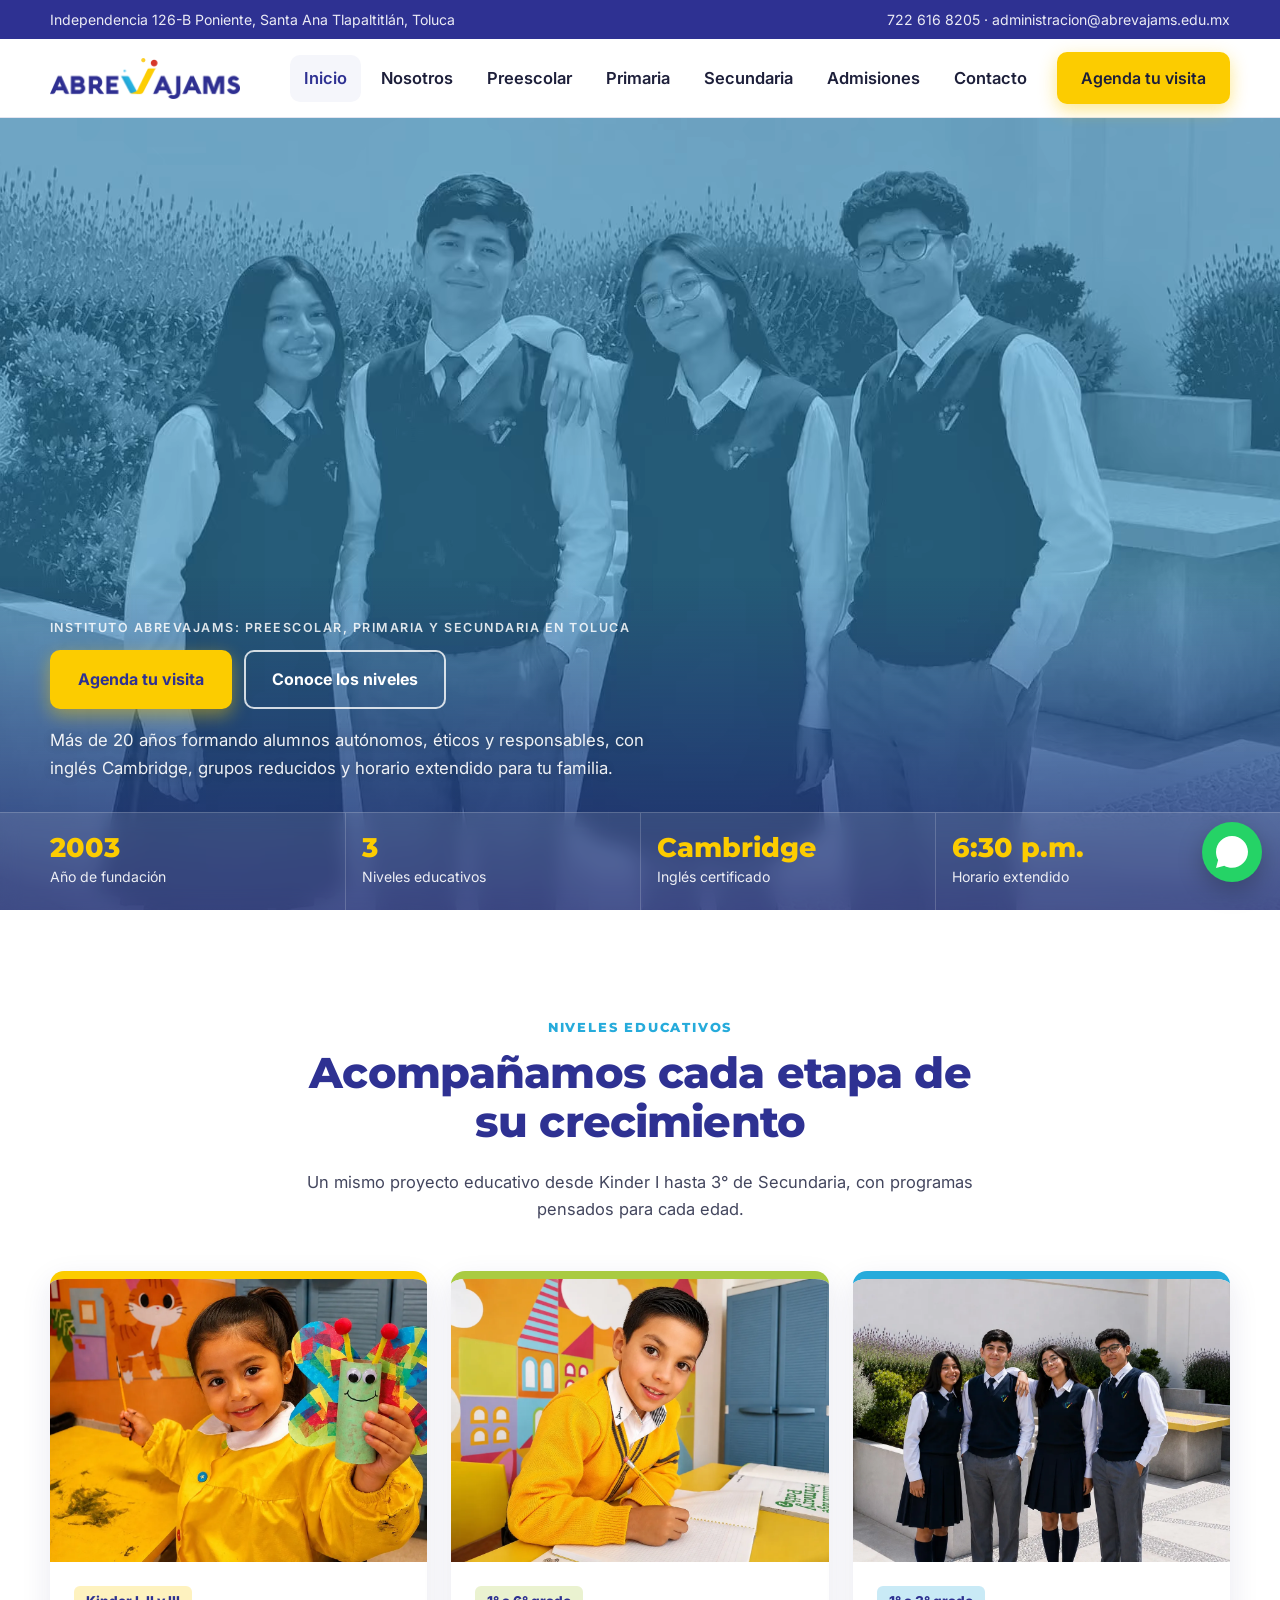
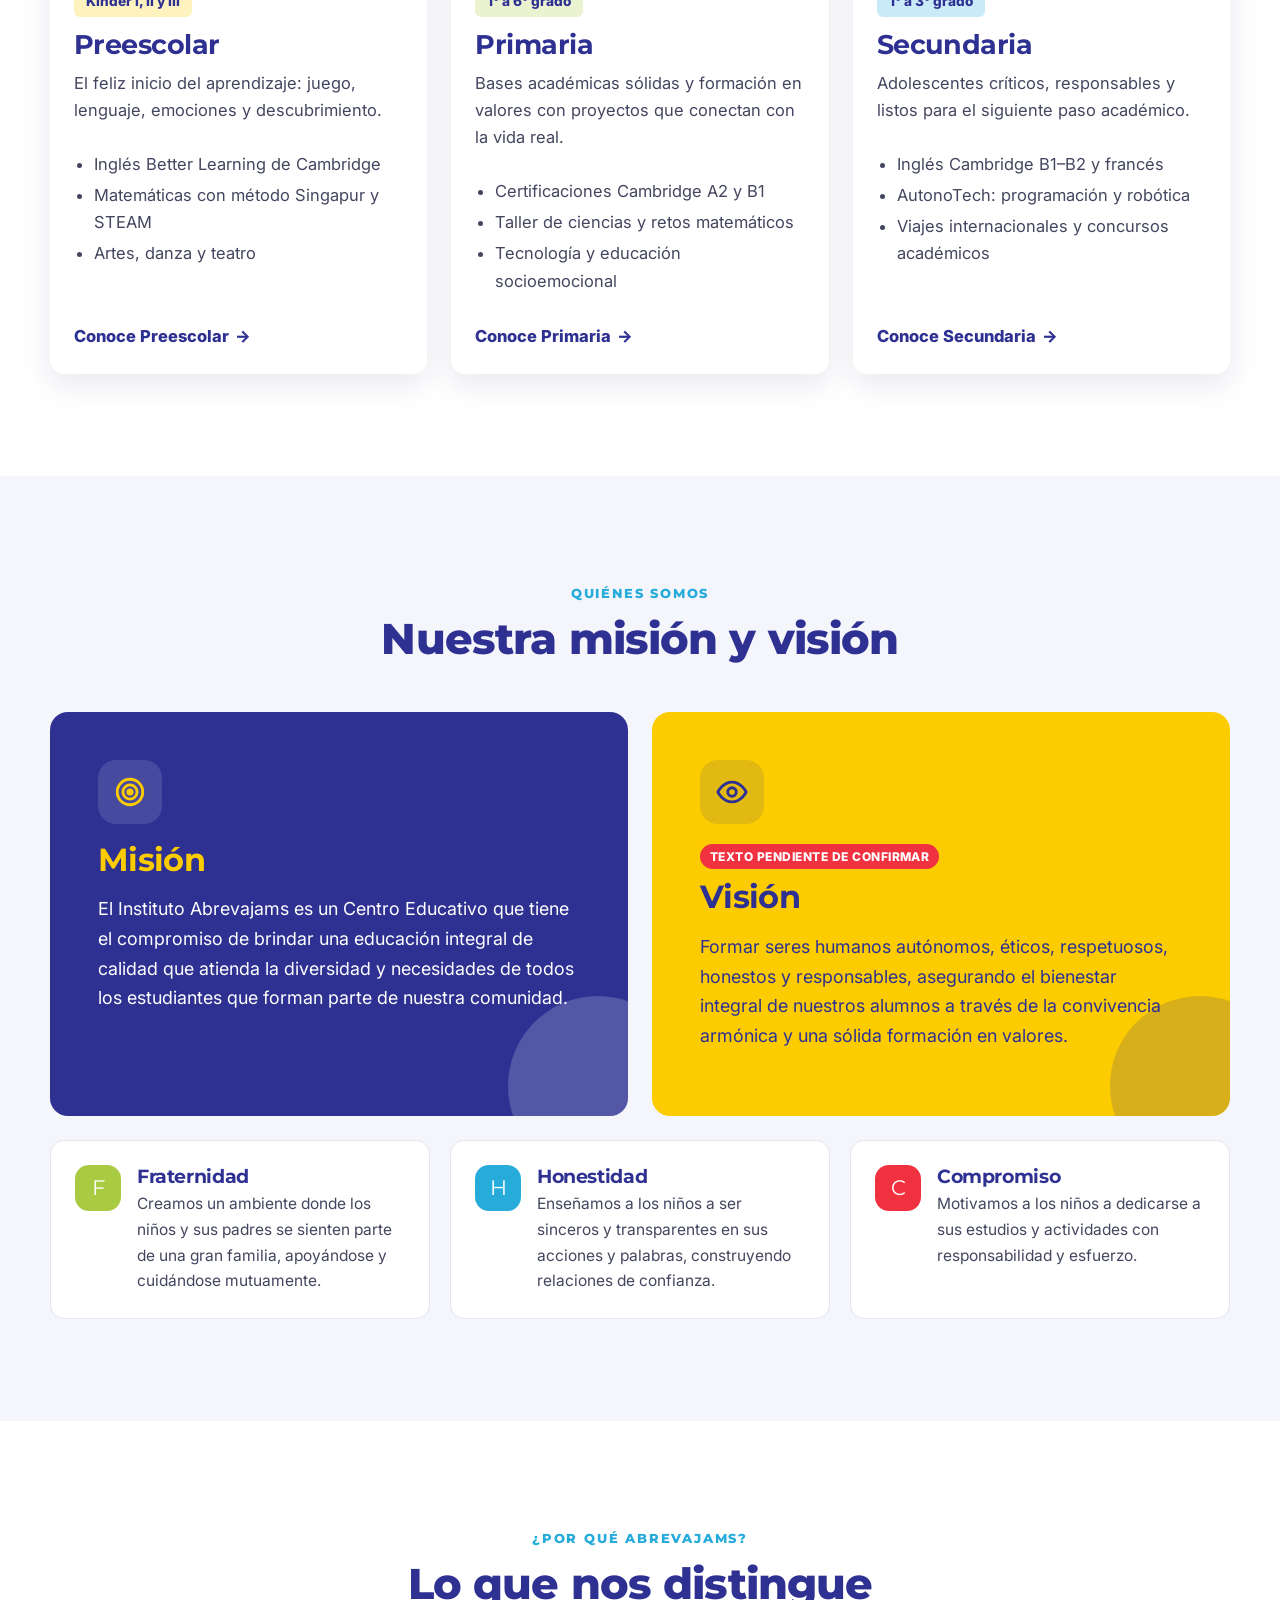
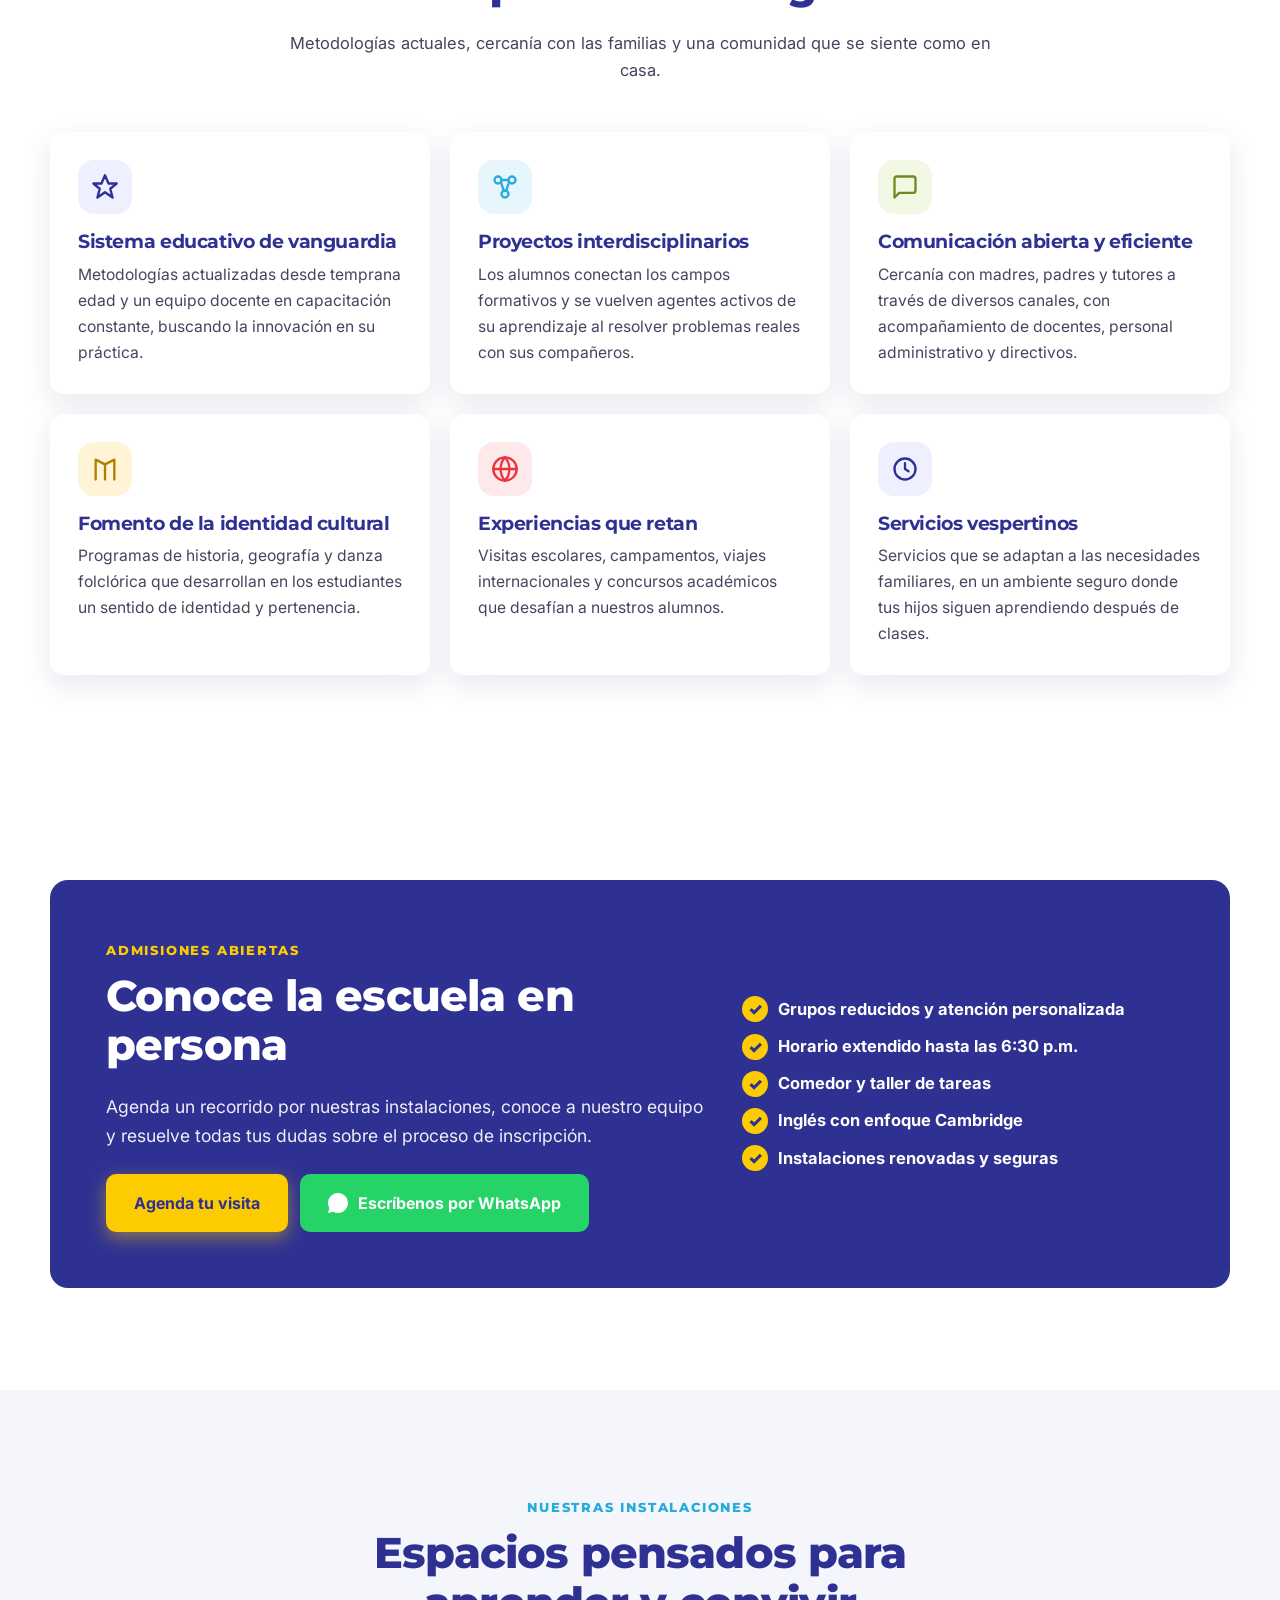
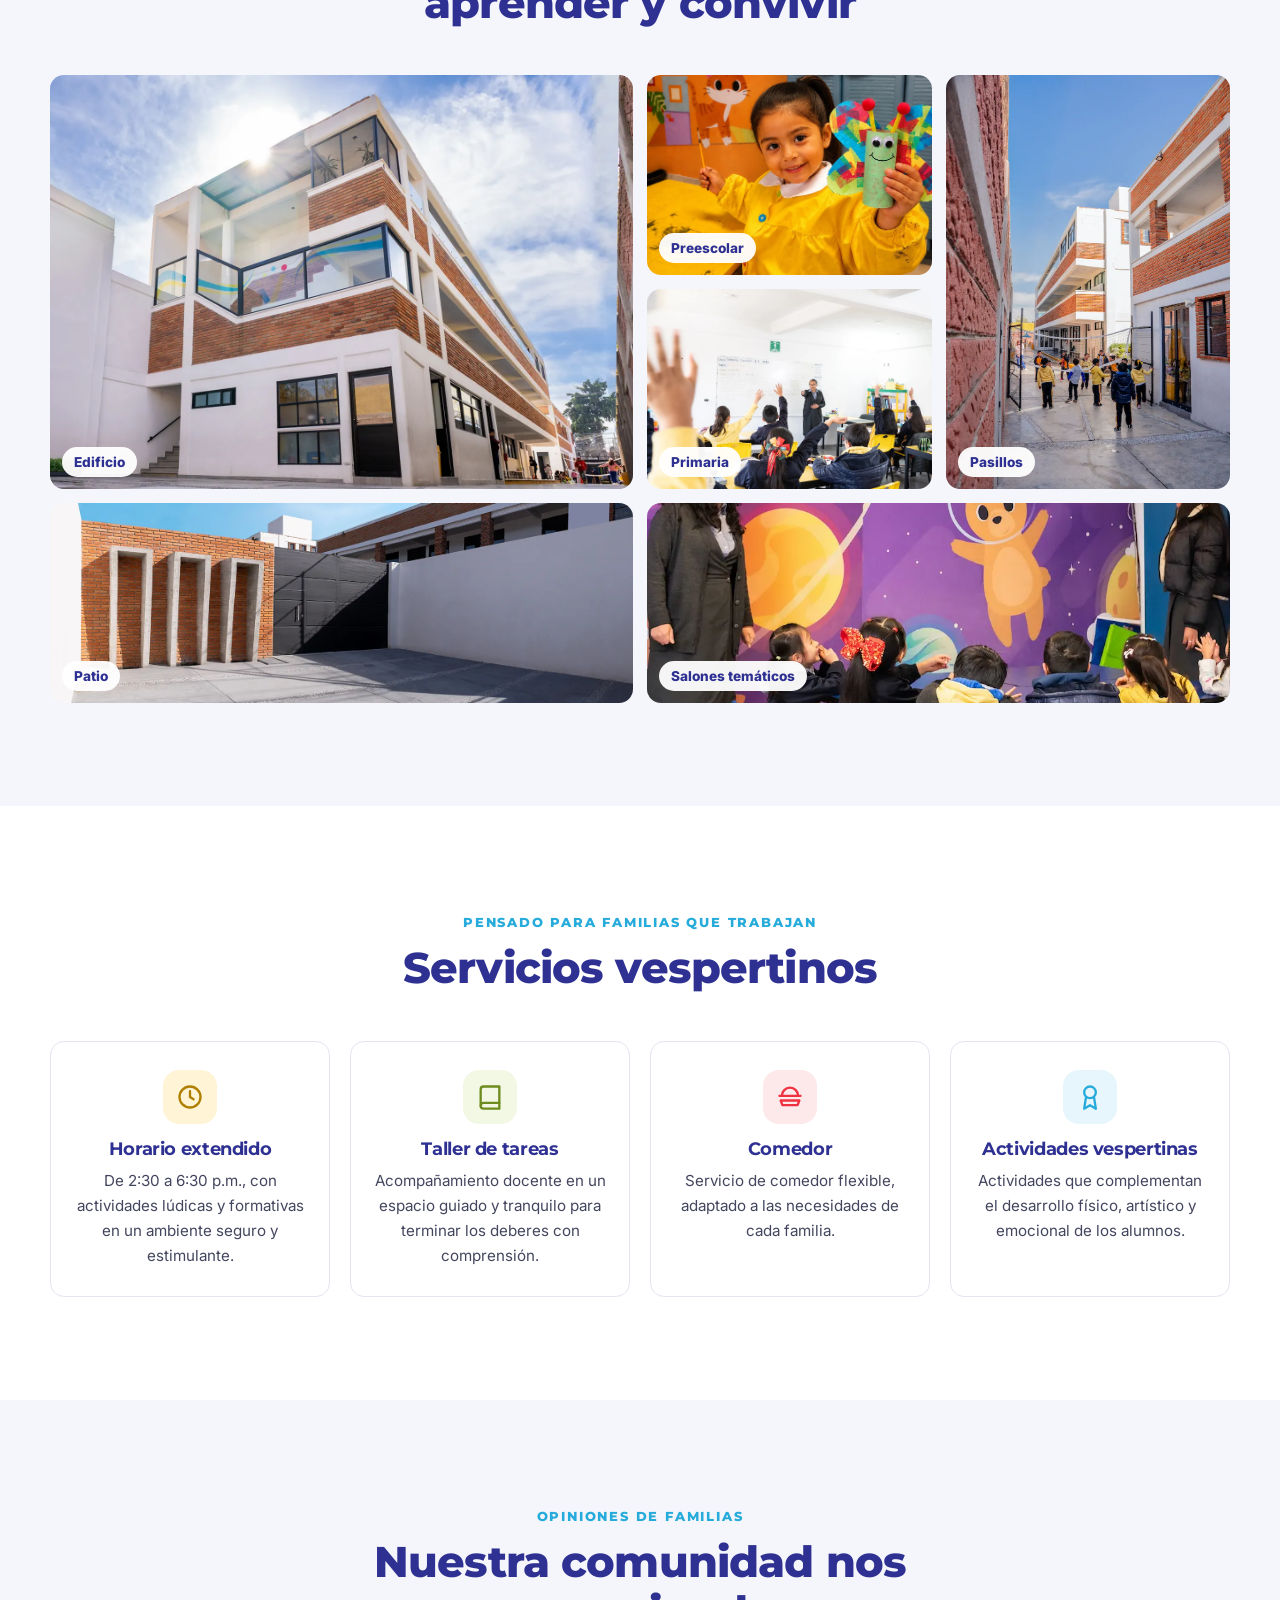
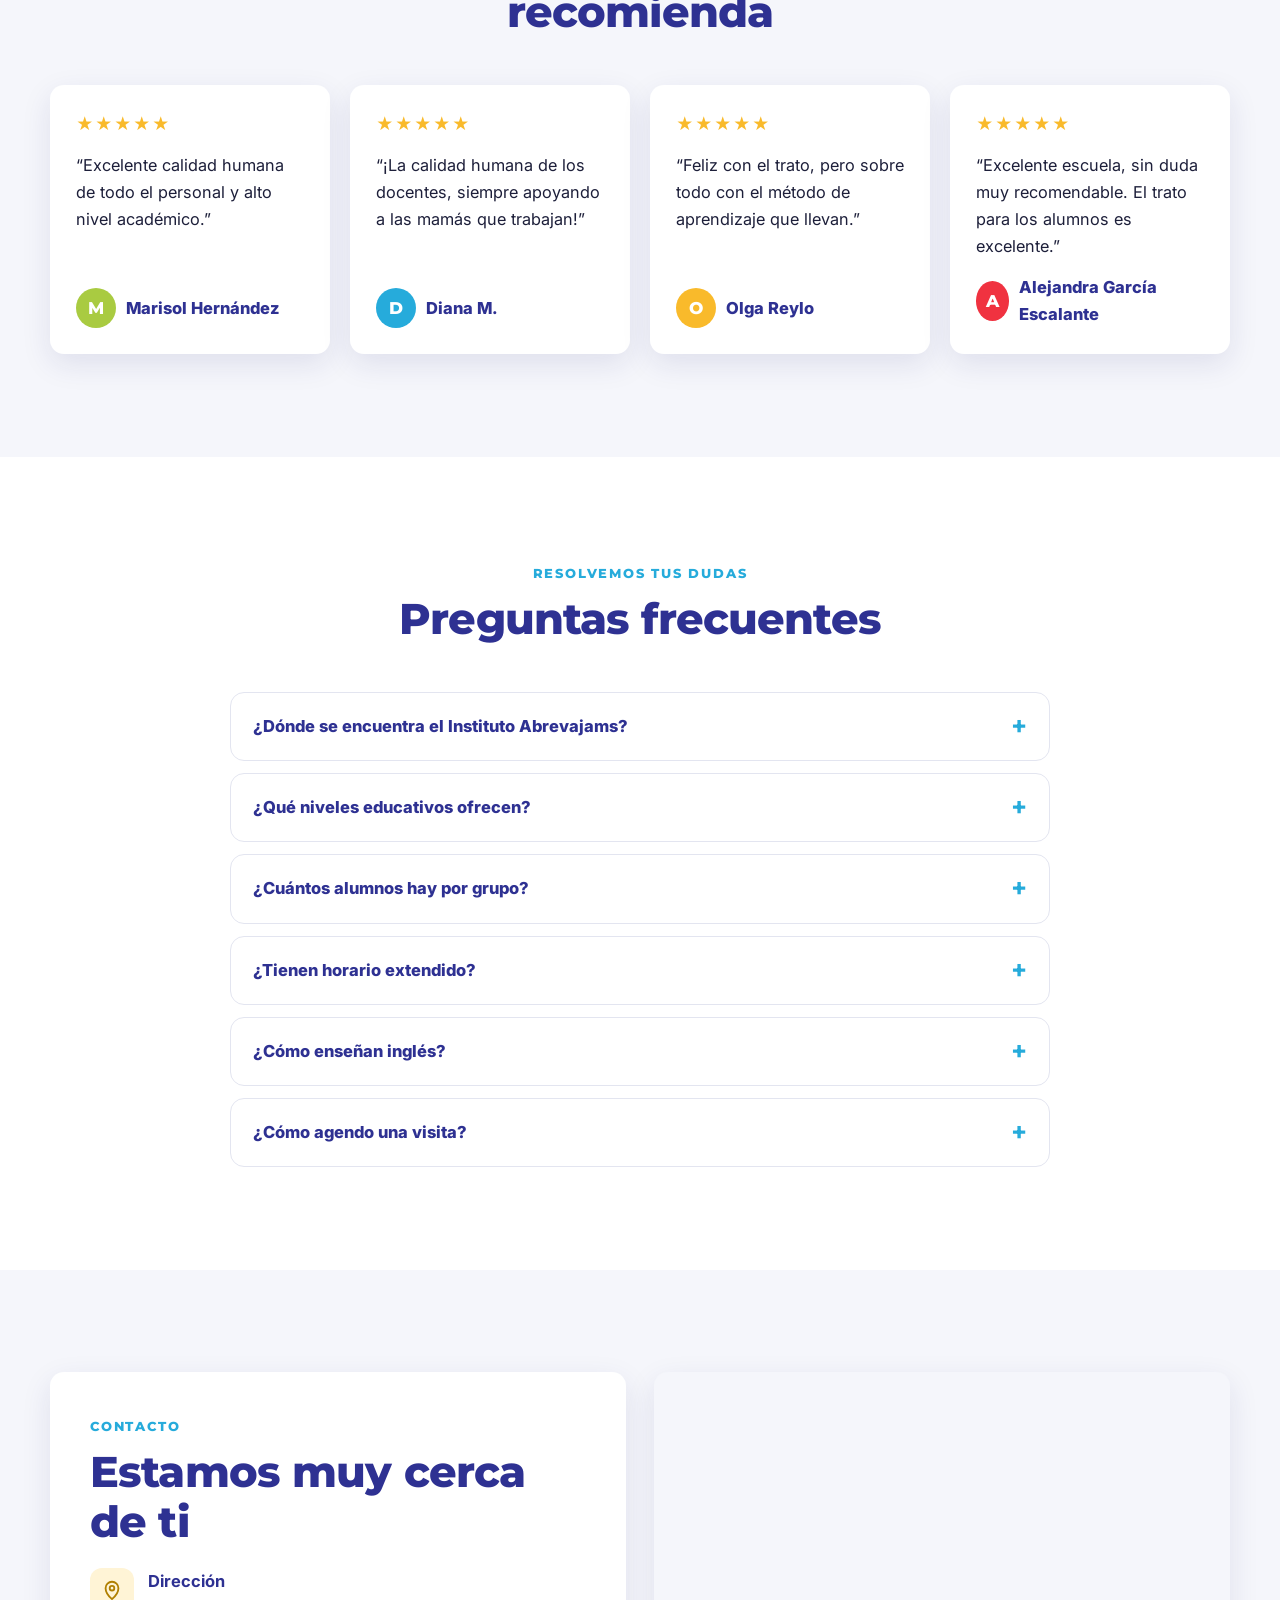
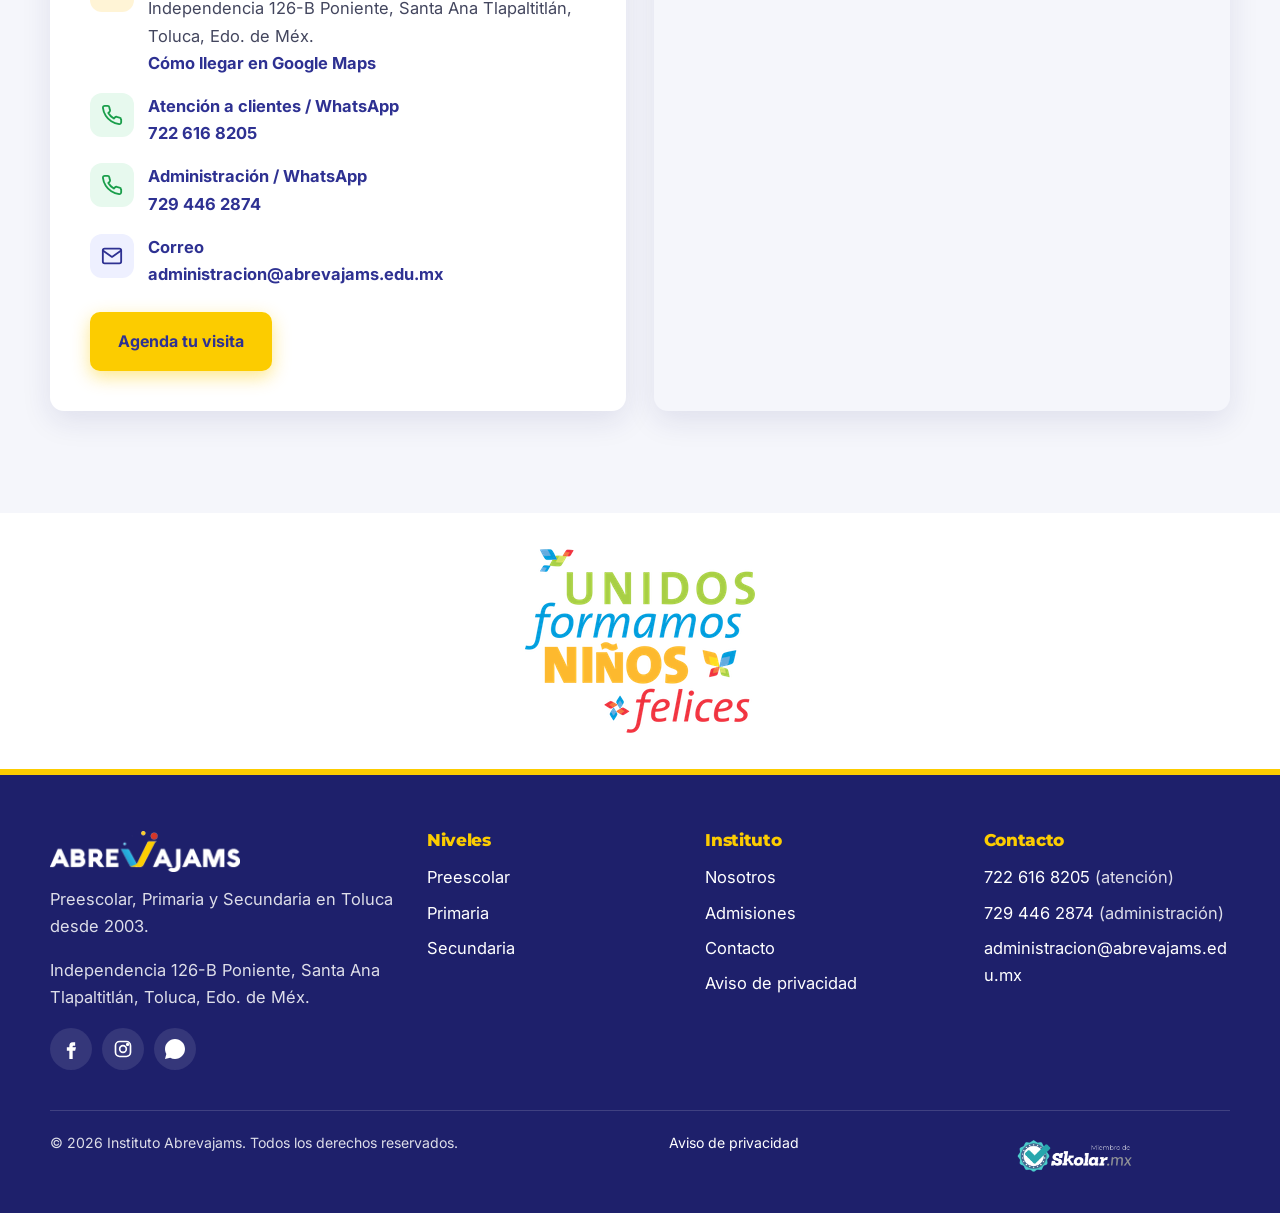
==== commit 9c221d39: "Add verification link and image for Skolar.mx" ====
--- a/public/index.html
+++ b/public/index.html
@@ -533,6 +533,9 @@
       <div class="pie__legal">
         <span>© 2026 Instituto Abrevajams. Todos los derechos reservados.</span>
         <a href="aviso-de-privacidad/">Aviso de privacidad</a>
+        <a href="https://www.skolar.mx/escuelas-en-toluca-y-metepec/abrevajams-toluca-preescolar" target="_blank" rel="noopener" aria-label="Escuela verificada en Skolar.mx">
+  <img src="img/sello-skolar-mx.png" alt="Escuela verificada en Skolar.mx" loading="lazy" width="140" height="54">
+        </a>
       </div>
     </div>
   </footer>
